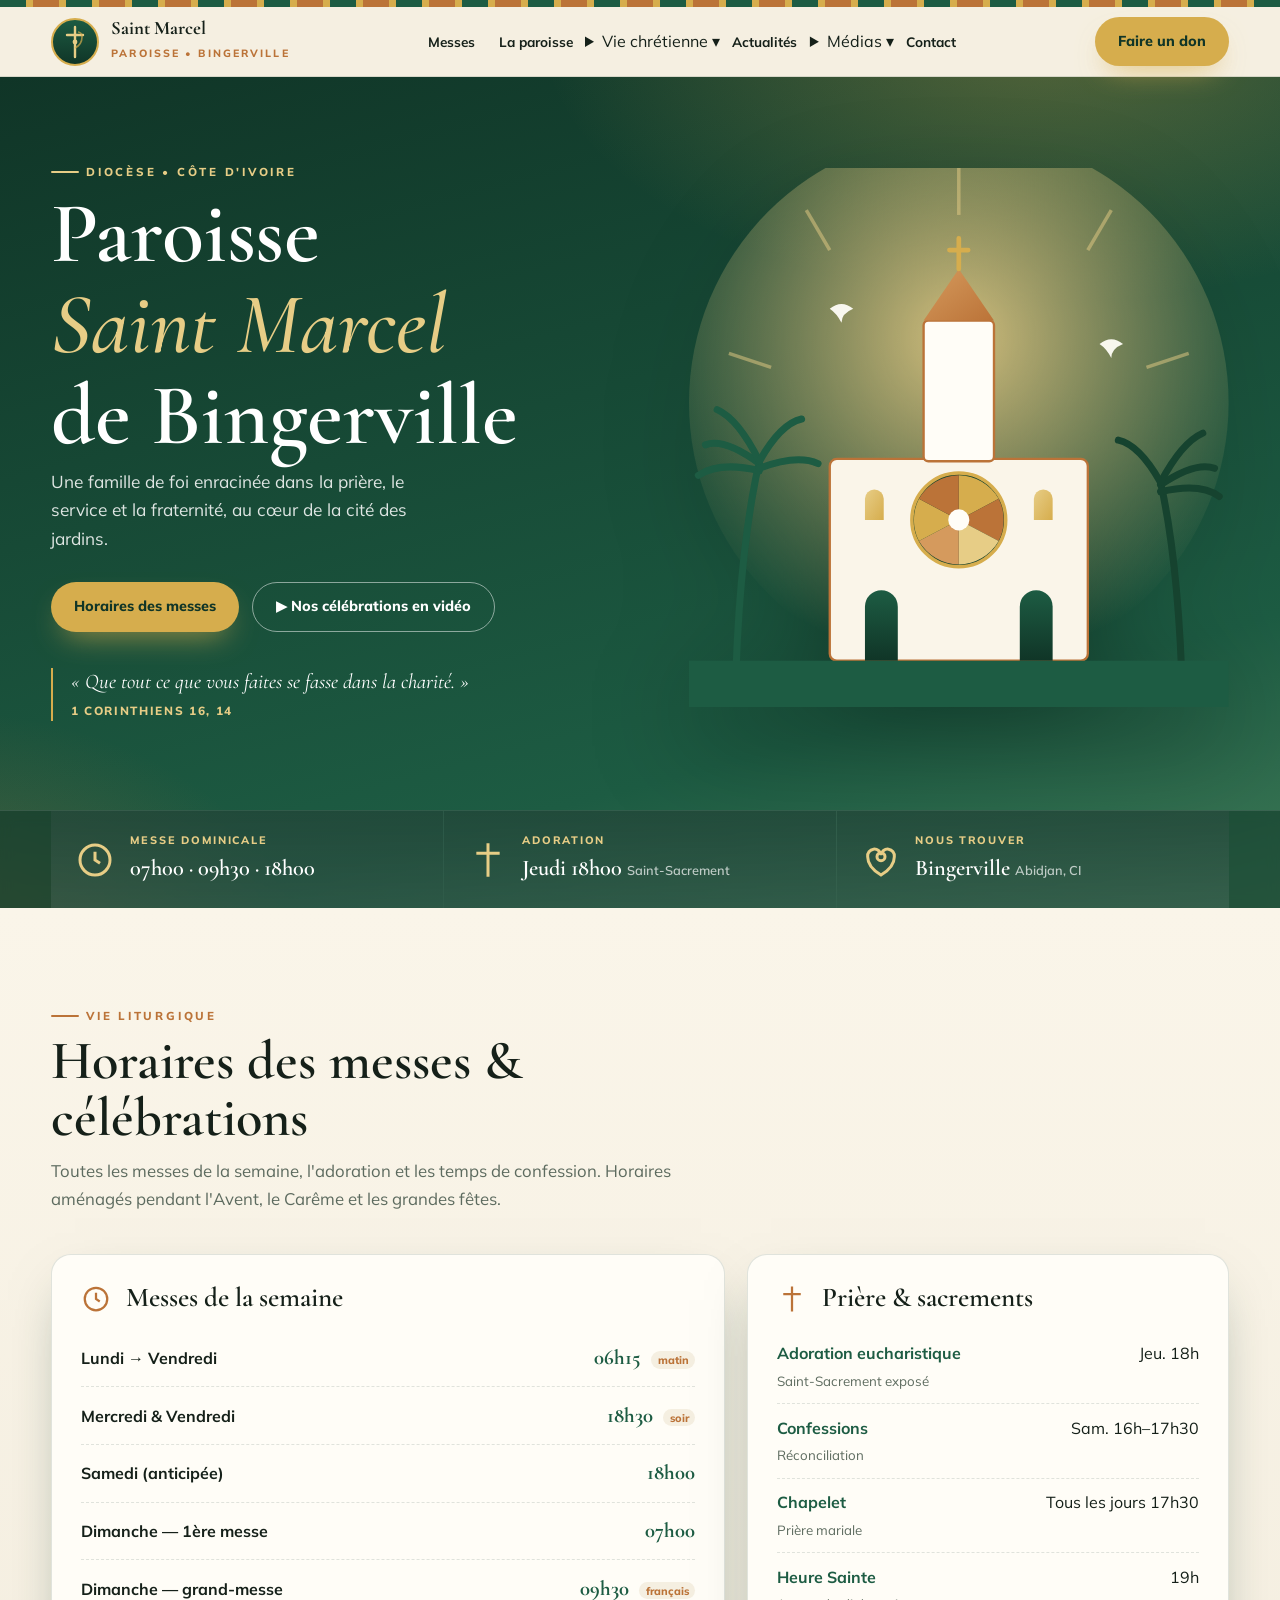
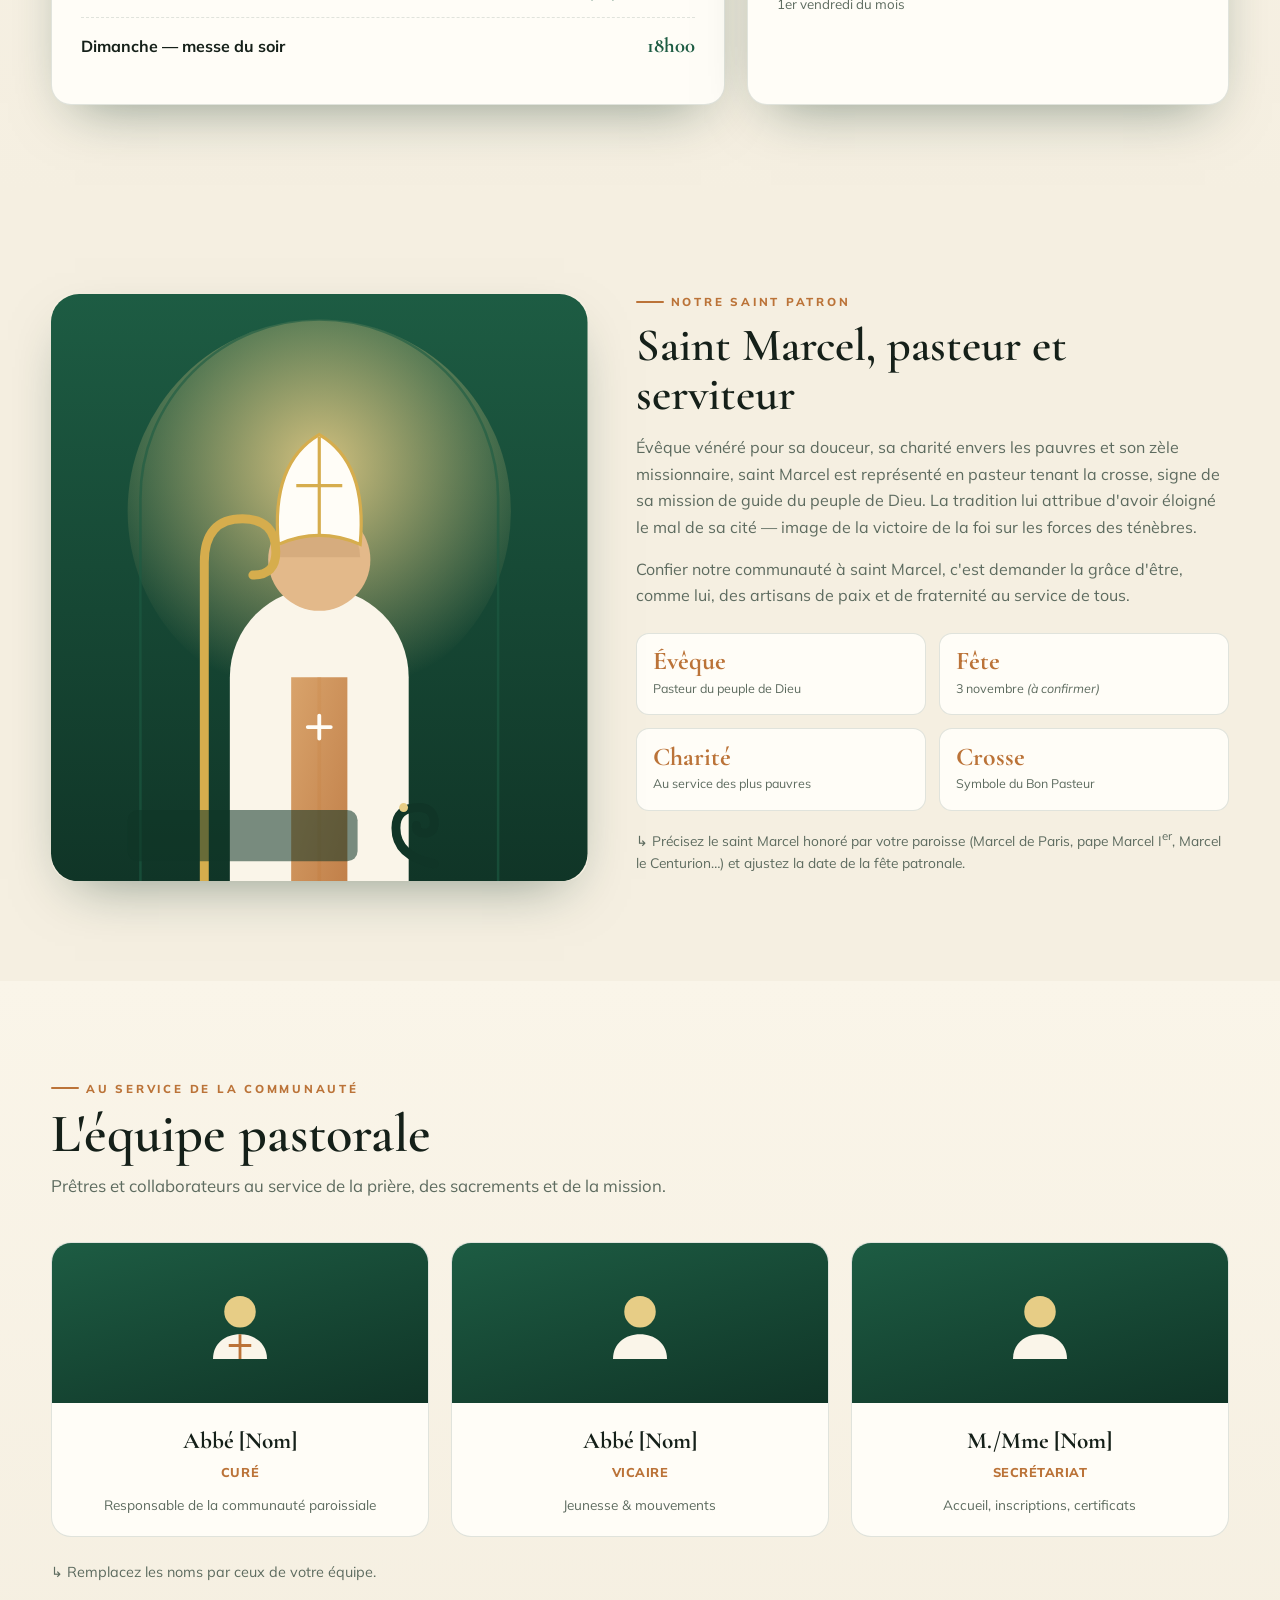
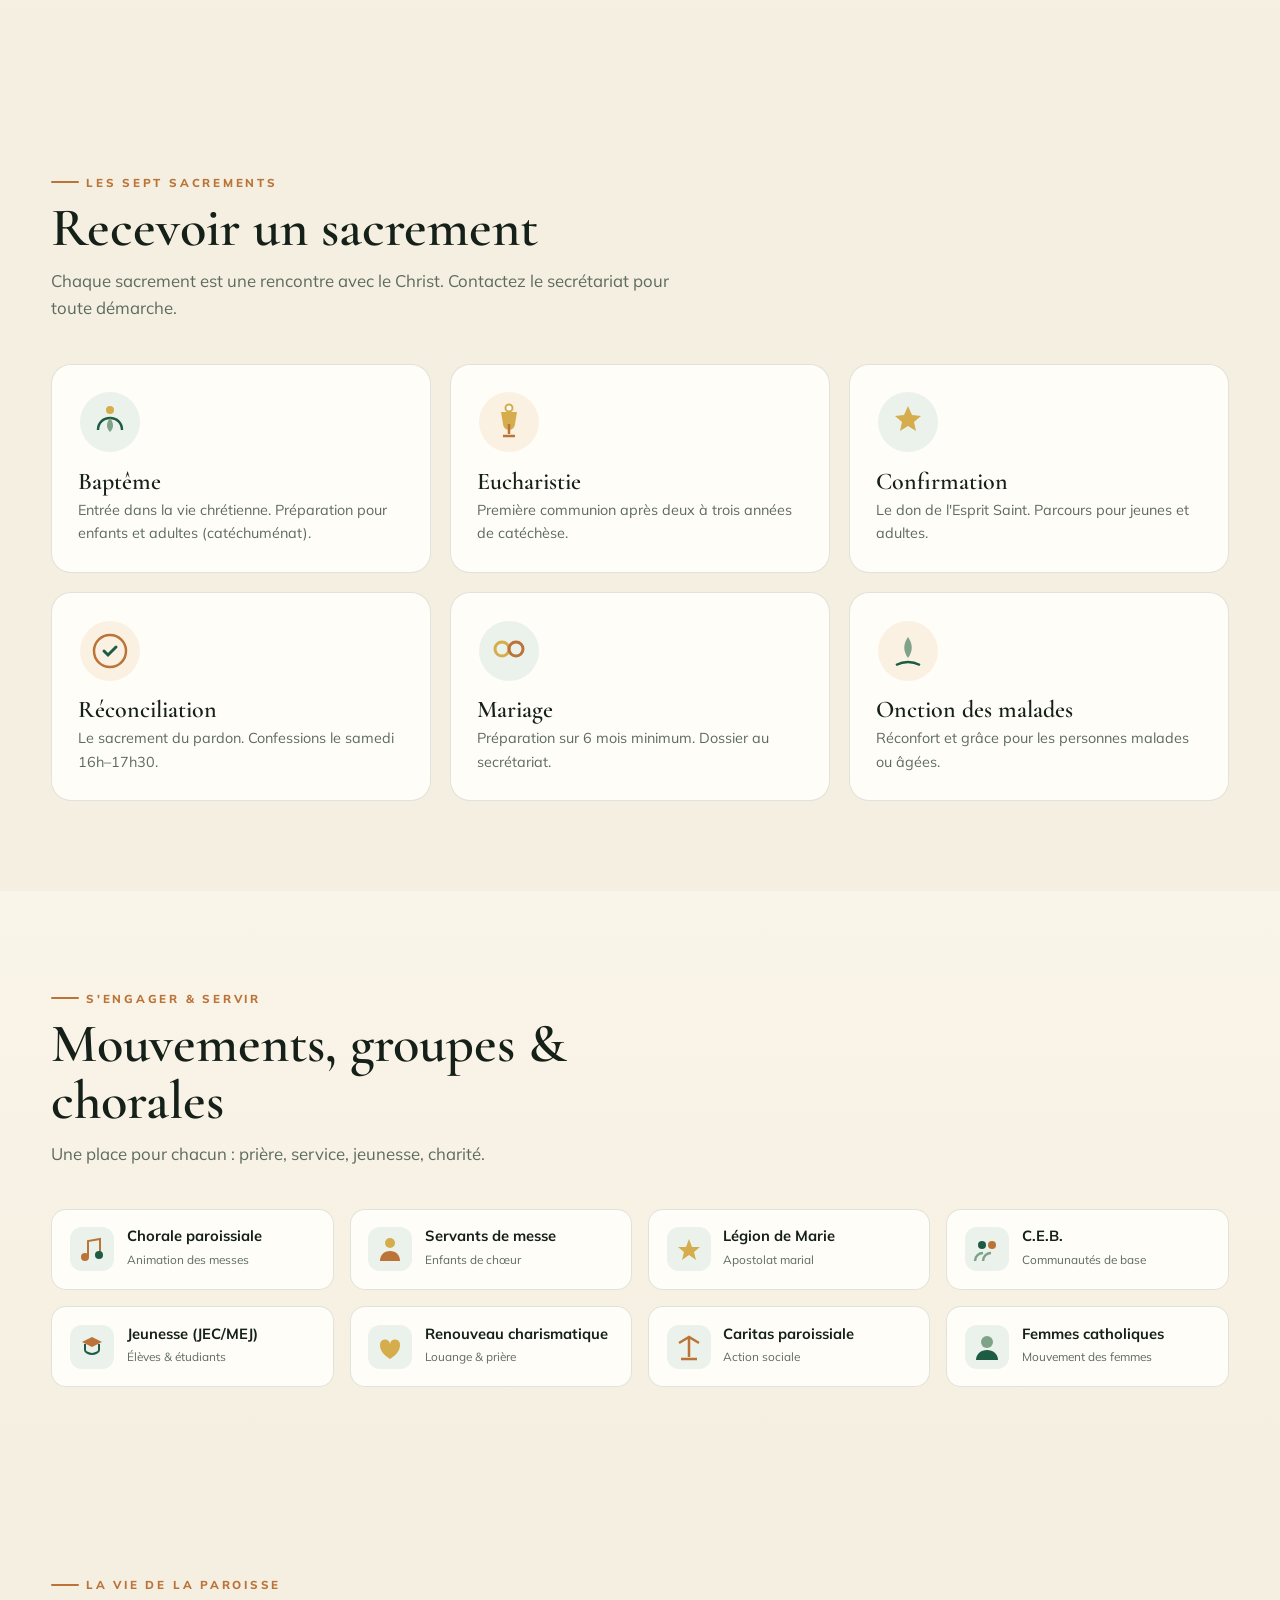
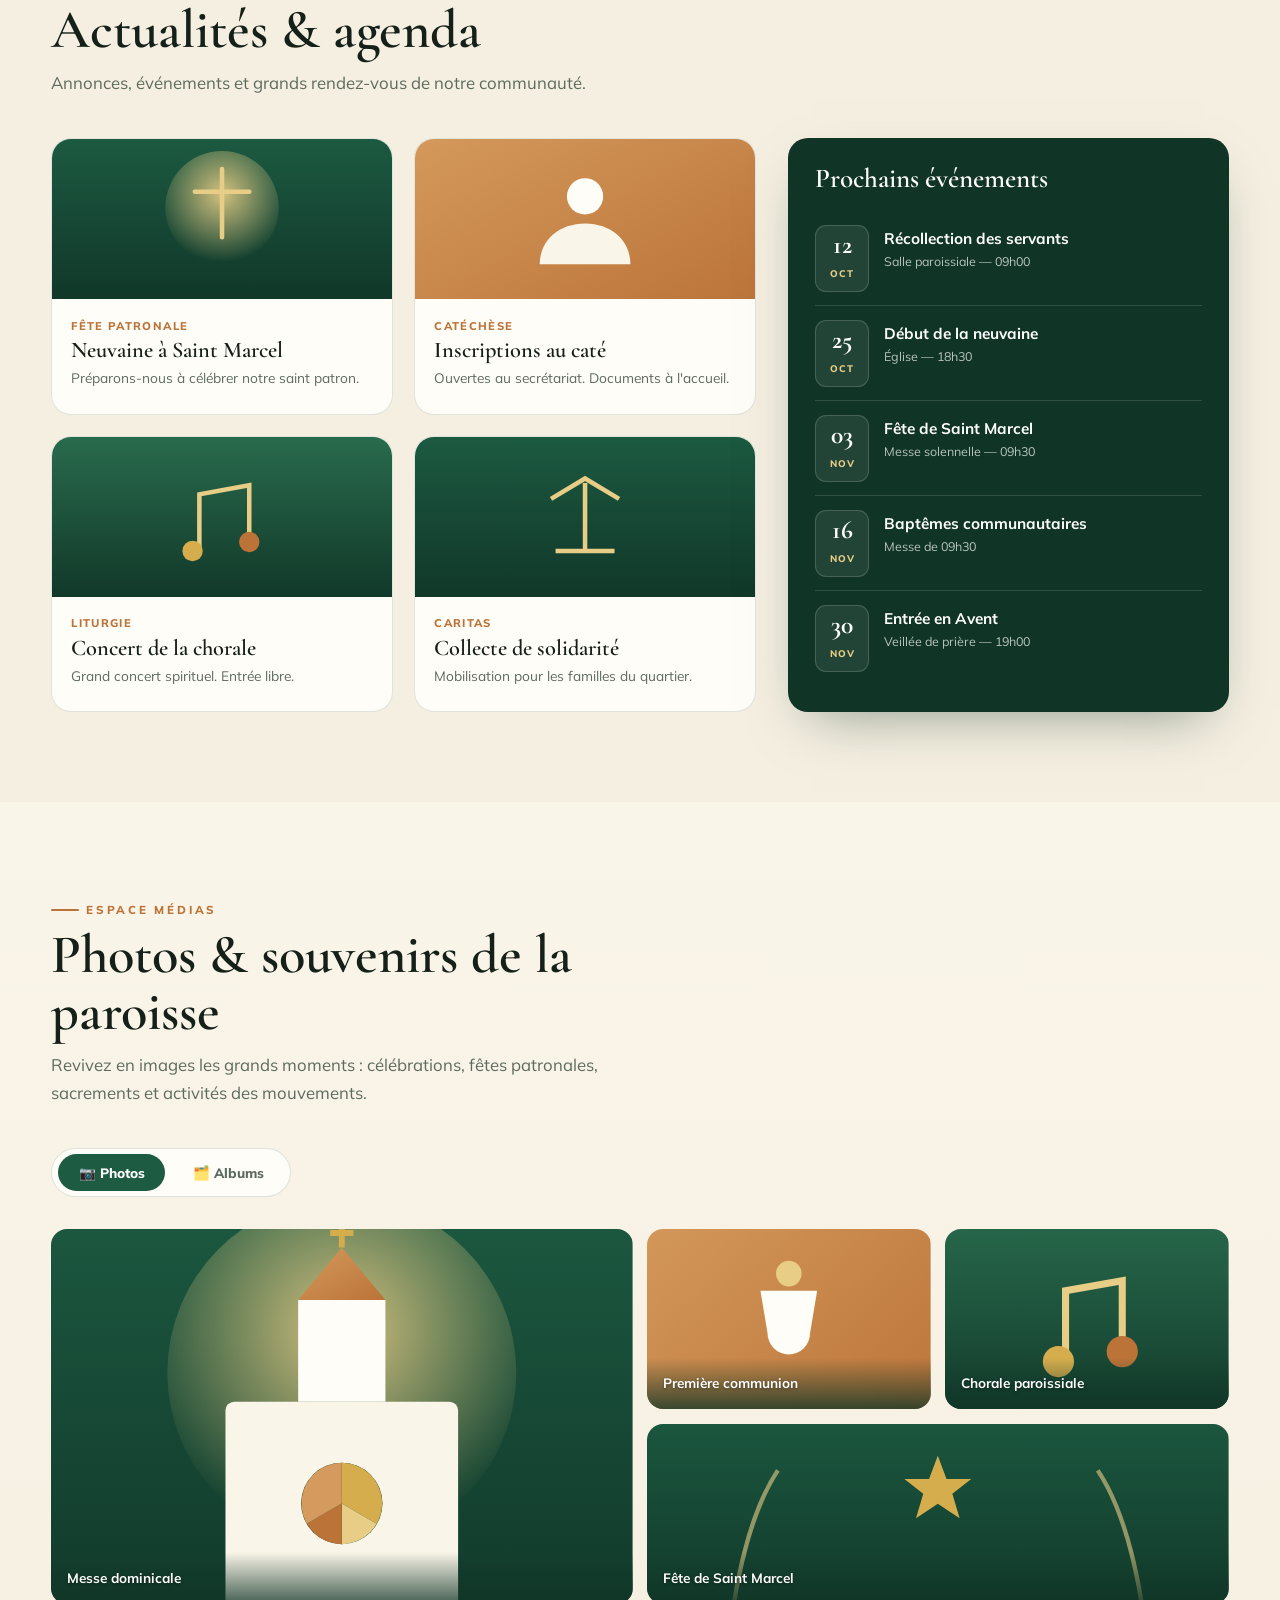
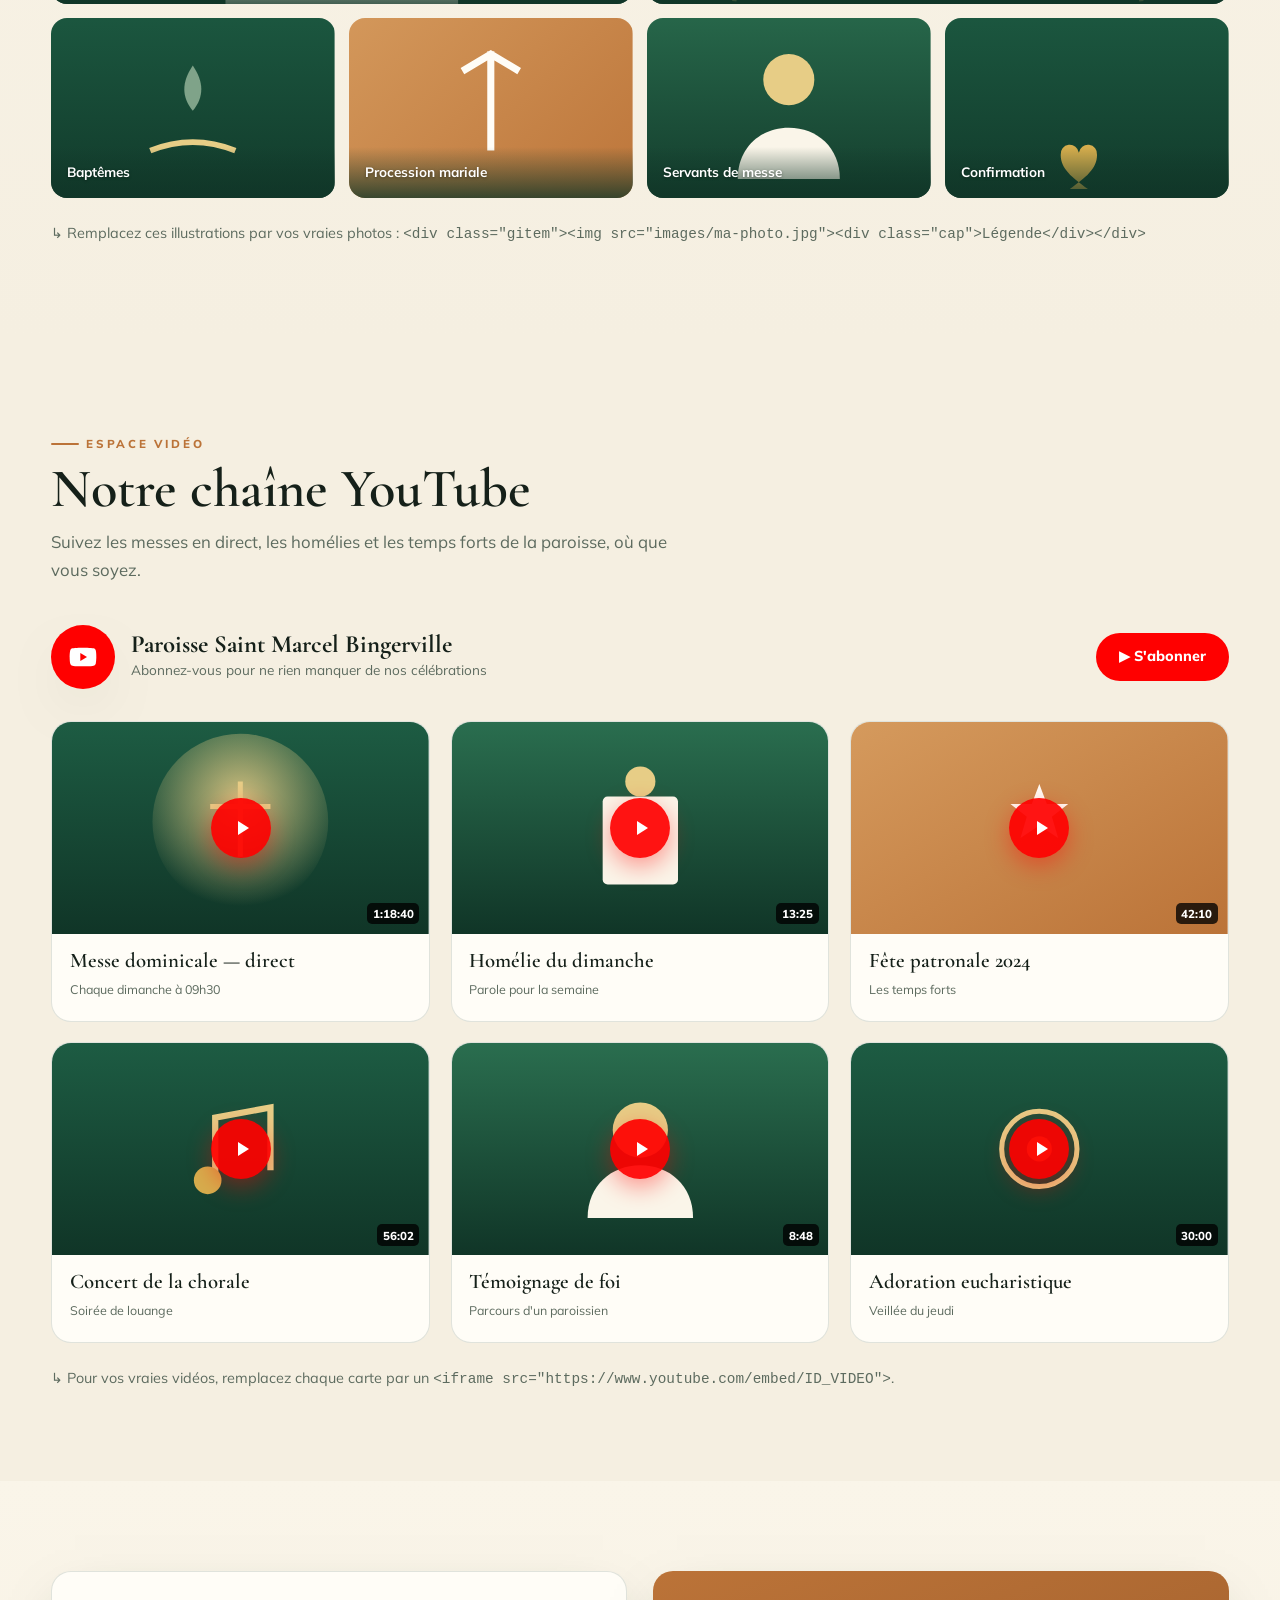
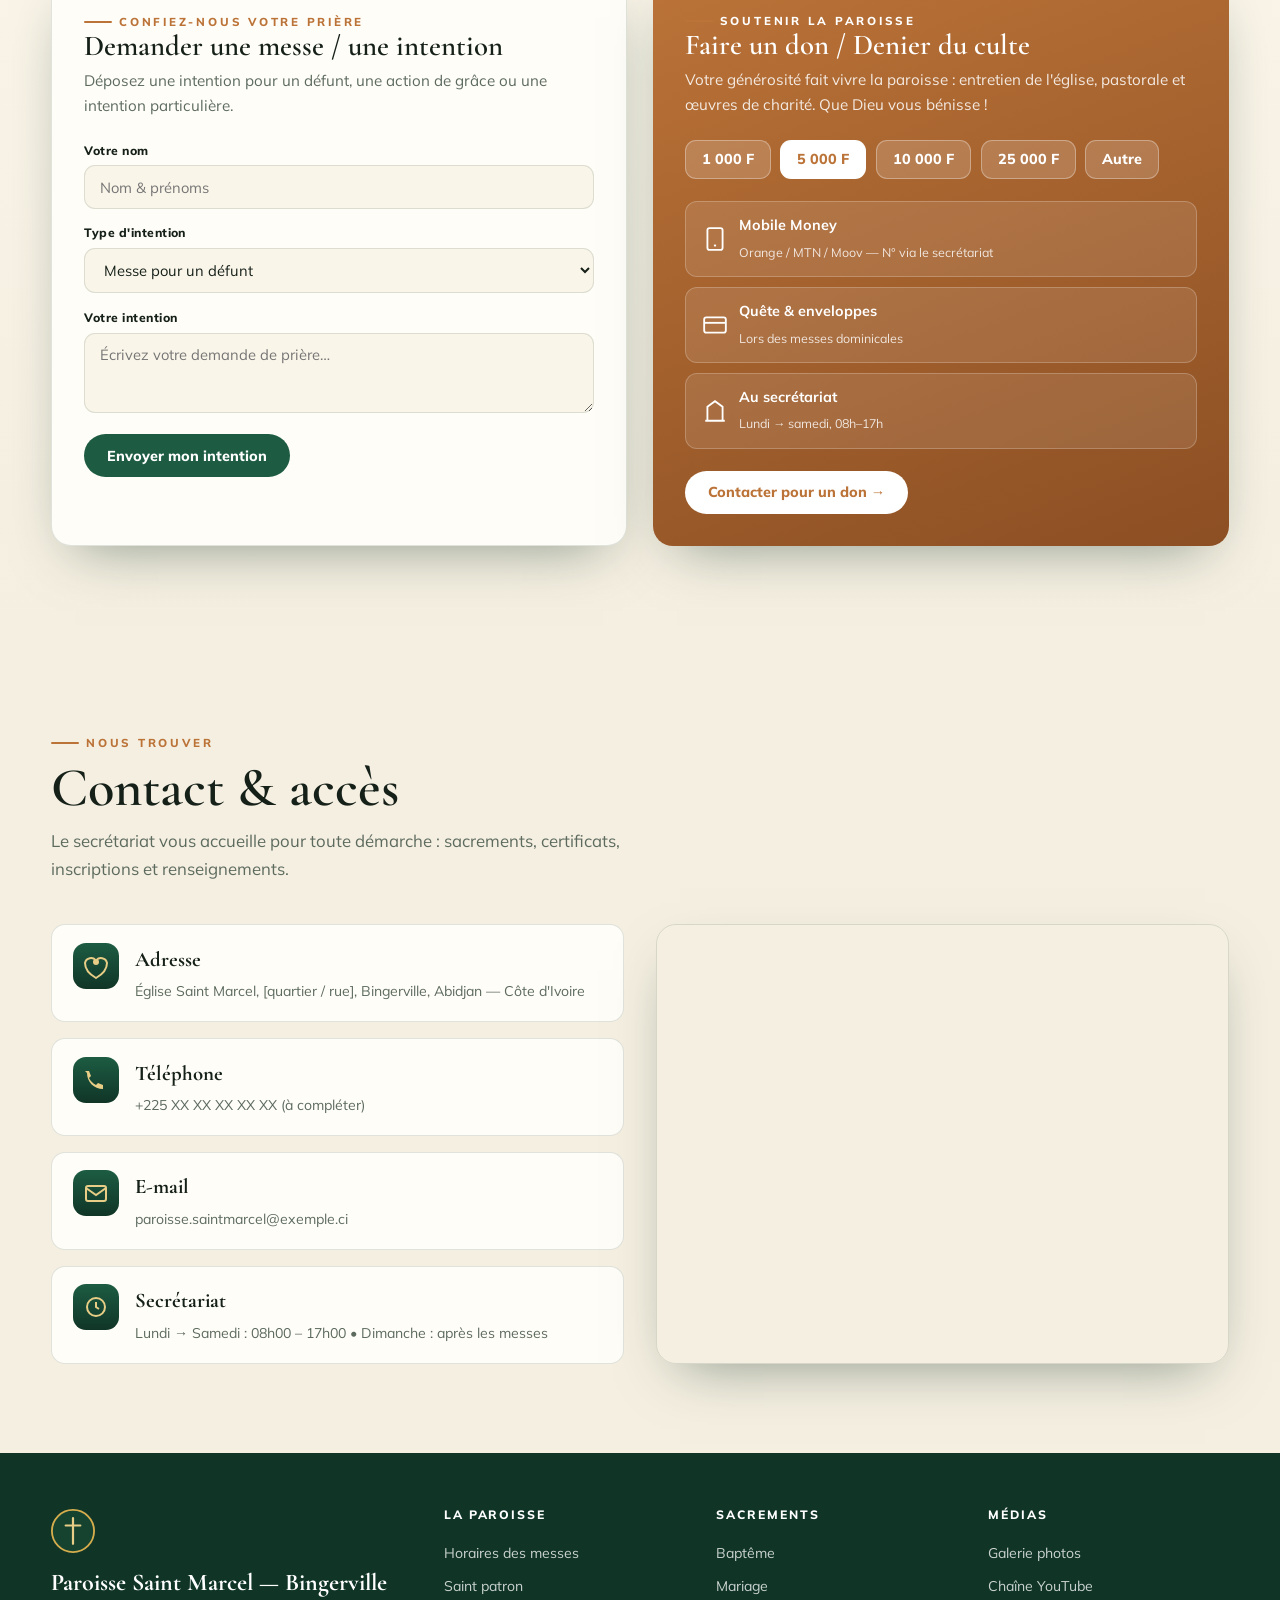
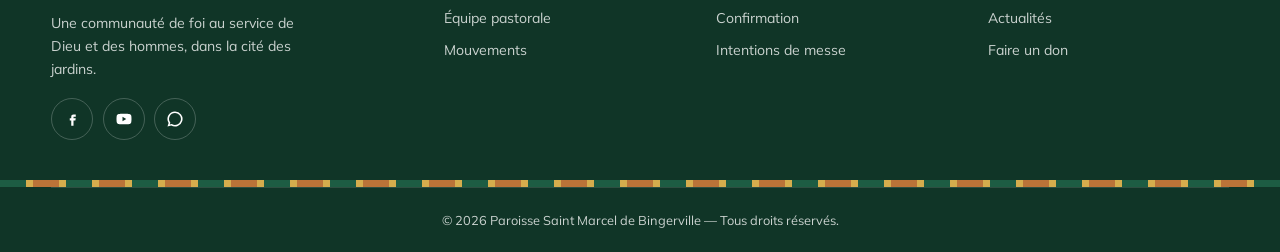
==== index.html @ 27ba19f6 "Site web Paroisse Saint Marcel de Bingerville Co-Authored-By: Claude Opus 4.8 <noreply@anthropic.com" ====
<!DOCTYPE html>
<html lang="fr">
<head>
<meta charset="UTF-8" />
<meta name="viewport" content="width=device-width, initial-scale=1.0" />
<title>Paroisse Saint Marcel — Bingerville</title>
<meta name="description" content="Site officiel de la Paroisse Saint Marcel de Bingerville, Côte d'Ivoire. Messes, sacrements, mouvements, actualités, médias et chaîne YouTube." />
<link rel="preconnect" href="https://fonts.googleapis.com">
<link rel="preconnect" href="https://fonts.gstatic.com" crossorigin>
<link href="https://fonts.googleapis.com/css2?family=Cormorant+Garamond:ital,wght@0,400;0,500;0,600;0,700;1,400;1,500&family=Mulish:wght@400;500;600;700;800&display=swap" rel="stylesheet">
<style>
:root{
  --forest:#103527;
  --forest-2:#16432f;
  --emerald:#1d5c43;
  --moss:#3f7a57;
  --sage:#7fa389;
  --cream:#f5efe1;
  --cream-2:#faf5e9;
  --ivory:#fffdf7;
  --copper:#bb7338;
  --copper-soft:#d59a5d;
  --gold:#d6ad4d;
  --gold-soft:#e7cd86;
  --ink:#152019;
  --muted:#5d6b5f;
  --line:rgba(16,53,39,.13);
  --shadow:0 22px 55px -24px rgba(16,53,39,.5);
  --r:20px;
}
*{box-sizing:border-box;margin:0;padding:0}
html{scroll-behavior:smooth;scroll-padding-top:86px}
body{font-family:"Mulish",sans-serif;background:var(--cream);color:var(--ink);line-height:1.65;-webkit-font-smoothing:antialiased;overflow-x:hidden}
h1,h2,h3,h4{font-family:"Cormorant Garamond",serif;font-weight:600;line-height:1.05;letter-spacing:0}
a{color:inherit;text-decoration:none}
svg{display:block}
.wrap{width:min(1180px,92vw);margin-inline:auto}
.eyebrow{font-weight:800;font-size:.72rem;letter-spacing:.24em;text-transform:uppercase;color:var(--copper);display:inline-flex;align-items:center;gap:.6em}
.eyebrow::before{content:"";width:28px;height:2px;background:var(--copper);display:inline-block;border-radius:2px}
.btn{display:inline-flex;align-items:center;gap:.55em;font-family:"Mulish";font-weight:800;font-size:.9rem;padding:.85em 1.6em;border-radius:999px;cursor:pointer;border:none;transition:transform .25s,box-shadow .25s,background .25s}
.btn-gold{background:var(--gold);color:var(--forest);box-shadow:0 14px 30px -12px rgba(214,173,77,.75)}
.btn-gold:hover{transform:translateY(-3px);box-shadow:0 20px 38px -12px rgba(214,173,77,.9)}
.btn-ghost{background:transparent;color:#fff;border:1.5px solid rgba(255,255,255,.5)}
.btn-ghost:hover{background:rgba(255,255,255,.12);transform:translateY(-3px)}
.btn-dark{background:var(--emerald);color:#fff}
.btn-dark:hover{background:var(--forest-2);transform:translateY(-3px)}
.vine{height:7px;background:repeating-linear-gradient(90deg,var(--emerald) 0 26px,var(--gold) 26px 33px,var(--copper) 33px 59px,var(--gold) 59px 66px)}

/* header */
header{position:sticky;top:0;z-index:90;backdrop-filter:blur(10px);background:rgba(245,239,225,.85);border-bottom:1px solid var(--line)}
.nav{display:flex;align-items:center;justify-content:space-between;padding:.65rem 0;gap:1rem}
.brand{display:flex;align-items:center;gap:.75rem}
.crest{width:48px;height:48px;flex:none}
.brand b{font-family:"Cormorant Garamond";font-weight:700;font-size:1.18rem;display:block;line-height:1}
.brand span{font-size:.66rem;letter-spacing:.2em;text-transform:uppercase;color:var(--copper);font-weight:800}
.menu{display:flex;align-items:center;gap:.1rem;list-style:none}
.menu a{font-weight:700;font-size:.85rem;padding:.5rem .68rem;border-radius:8px;transition:.2s}
.menu a:hover{color:var(--copper)}
.menu .has{position:relative}
.menu .has>summary{list-style:none;cursor:pointer;font-weight:700;font-size:.85rem;padding:.5rem .68rem;border-radius:8px}
.menu .has>summary::-webkit-details-marker{display:none}
.dropdown{position:absolute;top:calc(100% + 6px);left:0;background:var(--ivory);border:1px solid var(--line);border-radius:14px;padding:.5rem;min-width:230px;box-shadow:var(--shadow);display:flex;flex-direction:column;z-index:99}
.dropdown a{font-size:.84rem;padding:.55rem .7rem;border-radius:9px}
.dropdown a:hover{background:var(--cream)}
.navcta{display:flex;align-items:center;gap:.6rem}
.burger{display:none;background:none;border:none;cursor:pointer;flex-direction:column;gap:5px;padding:.4rem}
.burger span{width:26px;height:2.5px;background:var(--ink);border-radius:2px;transition:.3s}

/* hero */
.hero{position:relative;color:#fff;overflow:hidden;background:linear-gradient(165deg,var(--forest),var(--emerald) 75%,var(--moss))}
.hero::before{content:"";position:absolute;inset:0;background:radial-gradient(850px 460px at 82% -6%,rgba(214,173,77,.34),transparent 60%),radial-gradient(680px 480px at -5% 108%,rgba(187,115,56,.36),transparent 55%)}
.hero-inner{position:relative;z-index:3;display:grid;grid-template-columns:1.05fr .95fr;gap:2.6rem;align-items:center;padding:clamp(2.6rem,6vw,5rem) 0 clamp(3rem,7vw,6rem)}
.hero .eyebrow{color:var(--gold-soft)}.hero .eyebrow::before{background:var(--gold-soft)}
.hero h1{font-size:clamp(2.8rem,7vw,5.4rem);font-weight:600;margin:.5rem 0 .4rem}
.hero h1 em{font-style:italic;color:var(--gold-soft);font-weight:500}
.hero p.lead{font-size:1.08rem;color:rgba(255,255,255,.86);max-width:40ch;margin-bottom:1.8rem}
.hero-actions{display:flex;flex-wrap:wrap;gap:.8rem}
.verset{margin-top:2.2rem;padding-left:1.1rem;border-left:2px solid var(--gold);max-width:44ch}
.verset i{font-family:"Cormorant Garamond";font-style:italic;font-size:1.3rem;color:#fff;line-height:1.3}
.verset small{display:block;margin-top:.4rem;font-size:.74rem;letter-spacing:.14em;text-transform:uppercase;color:var(--gold-soft);font-weight:800}
.hero-art{position:relative}
.hero-art svg{width:100%;height:auto;filter:drop-shadow(0 30px 50px rgba(0,0,0,.35))}

/* next mass strip */
.welcome-strip{position:relative;z-index:3;background:rgba(16,53,39,.55);border-top:1px solid rgba(255,255,255,.12);backdrop-filter:blur(6px)}
.ws-inner{display:grid;grid-template-columns:repeat(3,1fr);gap:1px;background:rgba(255,255,255,.1)}
.ws-cell{background:linear-gradient(180deg,rgba(16,53,39,.4),rgba(16,53,39,.1));padding:1.3rem 1.5rem;color:#fff;display:flex;gap:.9rem;align-items:center}
.ws-cell .ic{width:40px;height:40px;flex:none}
.ws-cell .lab{font-size:.68rem;letter-spacing:.16em;text-transform:uppercase;color:var(--gold-soft);font-weight:800}
.ws-cell .val{font-family:"Cormorant Garamond";font-size:1.4rem;font-weight:600}
.ws-cell .val small{font-family:"Mulish";font-size:.8rem;color:rgba(255,255,255,.7);font-weight:600}

/* sections */
section{padding:clamp(3.5rem,7vw,6rem) 0}
.section-head{max-width:62ch;margin-bottom:2.6rem}
.section-head h2{font-size:clamp(2.2rem,5vw,3.4rem);margin:.5rem 0 .6rem}
.section-head p{color:var(--muted);font-size:1.05rem}
.alt{background:linear-gradient(180deg,var(--cream-2),var(--cream))}

/* mass schedule */
.mass-grid{display:grid;grid-template-columns:1.4fr 1fr;gap:1.4rem}
.card{background:var(--ivory);border:1px solid var(--line);border-radius:var(--r);padding:1.8rem;box-shadow:var(--shadow)}
.card h3{font-size:1.7rem;margin-bottom:1rem;display:flex;align-items:center;gap:.55em}
.card h3 .ic{width:30px;height:30px;flex:none}
.slot{display:flex;justify-content:space-between;align-items:center;padding:.7rem 0;border-bottom:1px dashed var(--line)}
.slot:last-child{border:none}
.slot .d{font-weight:700}
.slot .t{font-family:"Cormorant Garamond";font-weight:700;color:var(--emerald);font-size:1.3rem}
.slot .tag{font-size:.68rem;background:var(--cream);color:var(--copper);font-weight:800;padding:.15em .6em;border-radius:999px;margin-left:.5em;font-family:"Mulish"}
.devo li{list-style:none;padding:.65rem 0;border-bottom:1px dashed var(--line);display:flex;justify-content:space-between;gap:1rem}
.devo li:last-child{border:none}
.devo b{color:var(--emerald)}

/* saint */
.about{display:grid;grid-template-columns:.95fr 1.05fr;gap:3rem;align-items:center}
.saint-art{position:relative}
.saint-art svg{width:100%;height:auto;border-radius:24px;box-shadow:var(--shadow)}
.about-text h2{font-size:clamp(2rem,4.4vw,2.9rem);margin:.6rem 0 1rem}
.about-text p{color:var(--muted);margin-bottom:1rem}
.facts{display:grid;grid-template-columns:repeat(2,1fr);gap:.8rem;margin-top:1.5rem}
.fact{background:var(--ivory);border:1px solid var(--line);border-radius:13px;padding:.9rem 1rem}
.fact b{font-family:"Cormorant Garamond";font-size:1.6rem;color:var(--copper);display:block;line-height:1}
.fact span{font-size:.78rem;color:var(--muted)}

/* clergy */
.team{display:grid;grid-template-columns:repeat(3,1fr);gap:1.4rem}
.person{background:var(--ivory);border:1px solid var(--line);border-radius:var(--r);overflow:hidden;text-align:center;transition:transform .3s,box-shadow .3s}
.person:hover{transform:translateY(-6px);box-shadow:var(--shadow)}
.avatar{height:160px;background:linear-gradient(165deg,var(--emerald),var(--forest));display:grid;place-items:center}
.avatar svg{width:90px;height:90px}
.person .pad{padding:1.2rem}
.person b{font-family:"Cormorant Garamond";font-size:1.45rem;display:block}
.person .role{color:var(--copper);font-weight:800;font-size:.8rem;letter-spacing:.04em;margin:.1rem 0 .5rem;text-transform:uppercase}
.person small{color:var(--muted);font-size:.85rem}

/* sacraments */
.sacra{display:grid;grid-template-columns:repeat(3,1fr);gap:1.2rem}
.scard{background:var(--ivory);border:1px solid var(--line);border-radius:var(--r);padding:1.6rem;transition:.3s;position:relative;overflow:hidden}
.scard::before{content:"";position:absolute;top:0;left:0;height:4px;width:0;background:var(--gold);transition:width .4s}
.scard:hover::before{width:100%}
.scard:hover{transform:translateY(-5px);box-shadow:var(--shadow)}
.scard .sico{width:64px;height:64px;margin-bottom:.9rem}
.scard h3{font-size:1.5rem;margin-bottom:.3rem}
.scard p{color:var(--muted);font-size:.9rem}

/* mouvements */
.moves{display:grid;grid-template-columns:repeat(4,1fr);gap:1rem}
.move{background:var(--ivory);border:1px solid var(--line);border-radius:15px;padding:1.1rem;display:flex;align-items:center;gap:.8rem;transition:.25s}
.move:hover{background:var(--emerald);color:#fff;transform:translateY(-4px);border-color:transparent}
.move:hover small{color:var(--gold-soft)}
.move .mi{width:44px;height:44px;flex:none}
.move b{font-size:.92rem;display:block;line-height:1.2}
.move small{color:var(--muted);font-size:.74rem}

/* news + agenda */
.news-layout{display:grid;grid-template-columns:1.6fr 1fr;gap:2rem}
.news-grid{display:grid;grid-template-columns:1fr 1fr;gap:1.3rem}
.article{background:var(--ivory);border:1px solid var(--line);border-radius:var(--r);overflow:hidden;transition:.3s}
.article:hover{transform:translateY(-5px);box-shadow:var(--shadow)}
.article .thumb{height:160px}
.article .thumb svg{width:100%;height:100%}
.article .pad{padding:1.1rem 1.2rem 1.3rem}
.article .date{font-size:.7rem;letter-spacing:.12em;text-transform:uppercase;color:var(--copper);font-weight:800}
.article h3{font-size:1.4rem;margin:.2rem 0 .35rem}
.article p{color:var(--muted);font-size:.86rem}
.agenda{background:var(--forest);color:#fff;border-radius:var(--r);padding:1.7rem;box-shadow:var(--shadow);height:fit-content}
.agenda h3{font-size:1.7rem;color:#fff;margin-bottom:1.1rem}
.event{display:flex;gap:.9rem;padding:.85rem 0;border-bottom:1px solid rgba(255,255,255,.13)}
.event:last-child{border:none}
.cal{flex:none;width:54px;text-align:center;background:rgba(255,255,255,.08);border:1px solid rgba(255,255,255,.16);border-radius:11px;padding:.4rem 0}
.cal b{display:block;font-family:"Cormorant Garamond";font-size:1.6rem;line-height:1}
.cal span{font-size:.6rem;text-transform:uppercase;letter-spacing:.1em;color:var(--gold-soft);font-weight:800}
.event .info b{font-size:.96rem}
.event .info span{font-size:.78rem;color:rgba(255,255,255,.7);display:block}

/* media */
.tabs{display:inline-flex;gap:.4rem;background:var(--ivory);border:1px solid var(--line);padding:.35rem;border-radius:999px;margin-bottom:2rem}
.tab{border:none;background:none;font-family:"Mulish";font-weight:800;font-size:.85rem;padding:.6rem 1.3rem;border-radius:999px;cursor:pointer;color:var(--muted);transition:.25s}
.tab.active{background:var(--emerald);color:#fff}
.gallery{display:grid;grid-template-columns:repeat(4,1fr);grid-auto-rows:180px;gap:.9rem}
.gitem{border-radius:16px;overflow:hidden;cursor:pointer;position:relative;transition:transform .3s}
.gitem:hover{transform:scale(1.02)}
.gitem svg{width:100%;height:100%;object-fit:cover}
.gitem .cap{position:absolute;left:0;right:0;bottom:0;z-index:2;padding:.9rem 1rem;color:#fff;font-weight:700;font-size:.85rem;background:linear-gradient(180deg,transparent,rgba(16,53,39,.78));text-shadow:0 1px 3px rgba(0,0,0,.4)}
.span2{grid-column:span 2}.row2{grid-row:span 2}
.media-pane{display:none}.media-pane.active{display:block}

/* youtube */
.yt-head{display:flex;align-items:center;justify-content:space-between;flex-wrap:wrap;gap:1rem;margin-bottom:2rem}
.yt-channel{display:flex;align-items:center;gap:1rem}
.yt-logo{width:64px;height:64px;border-radius:50%;background:#ff0000;display:grid;place-items:center;flex:none;box-shadow:var(--shadow)}
.yt-logo svg{width:32px;height:32px}
.yt-channel b{font-family:"Cormorant Garamond";font-size:1.55rem;display:block;line-height:1}
.yt-channel small{color:var(--muted);font-size:.85rem}
.videos{display:grid;grid-template-columns:repeat(3,1fr);gap:1.3rem}
.video{background:var(--ivory);border:1px solid var(--line);border-radius:var(--r);overflow:hidden;transition:.3s;cursor:pointer}
.video:hover{transform:translateY(-5px);box-shadow:var(--shadow)}
.vthumb{aspect-ratio:16/9;position:relative}
.vthumb svg.bg{width:100%;height:100%}
.vthumb .play{position:absolute;inset:0;margin:auto;width:60px;height:60px;border-radius:50%;background:rgba(255,0,0,.92);display:grid;place-items:center;z-index:2;transition:.25s;box-shadow:0 8px 24px rgba(255,0,0,.4)}
.video:hover .play{transform:scale(1.12)}
.vthumb .play svg{width:24px;height:24px;color:#fff;margin-left:3px}
.vthumb .dur{position:absolute;bottom:.6rem;right:.6rem;z-index:2;background:rgba(0,0,0,.78);color:#fff;font-size:.72rem;font-weight:800;padding:.1em .5em;border-radius:5px}
.video .pad{padding:1rem 1.1rem 1.2rem}
.video h3{font-size:1.3rem;margin-bottom:.2rem}
.video small{color:var(--muted);font-size:.78rem}

/* intentions + dons */
.split{display:grid;grid-template-columns:1fr 1fr;gap:1.6rem}
.panel{border-radius:var(--r);padding:2rem;box-shadow:var(--shadow)}
.panel.prayer{background:var(--ivory);border:1px solid var(--line)}
.panel.give{background:linear-gradient(160deg,var(--copper),#8c4f23);color:#fff}
.panel h3{font-size:1.8rem;margin-bottom:.4rem}
.panel.give h3{color:#fff}
.panel .sub{color:var(--muted);margin-bottom:1.4rem;font-size:.95rem}
.panel.give .sub{color:rgba(255,255,255,.86)}
.field{margin-bottom:.9rem}
.field label{font-size:.76rem;font-weight:800;letter-spacing:.04em;display:block;margin-bottom:.3rem}
.field input,.field textarea,.field select{width:100%;font-family:"Mulish";font-size:.92rem;padding:.7rem .9rem;border:1px solid var(--line);border-radius:11px;background:var(--cream-2);color:var(--ink)}
.field textarea{resize:vertical;min-height:80px}
.give-amounts{display:flex;gap:.6rem;flex-wrap:wrap;margin:1.2rem 0}
.amt{background:rgba(255,255,255,.16);border:1px solid rgba(255,255,255,.32);color:#fff;font-weight:800;padding:.6rem 1rem;border-radius:11px;cursor:pointer;transition:.2s;font-family:"Mulish";font-size:.9rem}
.amt:hover,.amt.sel{background:#fff;color:var(--copper)}
.give-ways{margin-top:1.4rem;display:grid;gap:.6rem}
.way{display:flex;align-items:center;gap:.7rem;background:rgba(255,255,255,.1);border:1px solid rgba(255,255,255,.22);border-radius:12px;padding:.75rem 1rem}
.way svg{width:26px;height:26px;flex:none}
.way b{display:block;font-size:.9rem}.way span{font-size:.78rem;color:rgba(255,255,255,.82)}
.toast{display:none;margin-top:1rem;padding:.8rem 1rem;border-radius:11px;background:#1f6b3a;color:#fff;font-size:.88rem;font-weight:700}

/* contact */
.contact{display:grid;grid-template-columns:1fr 1fr;gap:2rem}
.contact-info{display:grid;gap:1rem}
.ci{display:flex;gap:1rem;align-items:flex-start;background:var(--ivory);border:1px solid var(--line);border-radius:14px;padding:1.1rem 1.3rem}
.ci .ico{width:46px;height:46px;flex:none}
.ci b{font-family:"Cormorant Garamond";font-size:1.3rem;display:block}
.ci span{color:var(--muted);font-size:.88rem}
.map{border-radius:var(--r);overflow:hidden;border:1px solid var(--line);min-height:390px;box-shadow:var(--shadow)}
.map iframe{width:100%;height:100%;min-height:390px;border:0;display:block}

/* footer */
footer{background:var(--forest);color:rgba(255,255,255,.78);padding:3.5rem 0 0}
.foot-grid{display:grid;grid-template-columns:1.5fr 1fr 1fr 1fr;gap:2rem;padding-bottom:2.5rem}
.foot-brand b{font-family:"Cormorant Garamond";color:#fff;font-size:1.5rem;display:block;margin:.6rem 0}
.foot-brand p{font-size:.88rem;max-width:34ch}
.foot-col h4{color:#fff;font-size:.76rem;letter-spacing:.16em;text-transform:uppercase;margin-bottom:1rem;font-family:"Mulish";font-weight:800}
.foot-col a{display:block;font-size:.88rem;padding:.28rem 0;transition:.2s}
.foot-col a:hover{color:var(--gold-soft);padding-left:.3rem}
.socials{display:flex;gap:.6rem;margin-top:1rem}
.socials a{width:42px;height:42px;border-radius:50%;border:1px solid rgba(255,255,255,.22);display:grid;place-items:center;transition:.25s}
.socials a:hover{background:var(--gold);border-color:var(--gold)}
.socials a:hover svg{color:var(--forest)}
.socials svg{width:18px;height:18px;color:#fff}
.foot-bottom{border-top:1px solid rgba(255,255,255,.12);padding:1.4rem 0;text-align:center;font-size:.8rem}

/* lightbox */
.lightbox{position:fixed;inset:0;z-index:200;background:rgba(16,53,39,.94);display:none;place-items:center;padding:2rem}
.lightbox.open{display:grid}
.lb-content{max-width:720px;width:100%;text-align:center;color:#fff}
.lb-frame{aspect-ratio:16/10;border-radius:18px;overflow:hidden;margin-bottom:1rem;box-shadow:var(--shadow)}
.lb-frame svg{width:100%;height:100%}
.lb-content h3{color:#fff;font-size:1.8rem}
.lb-close{position:absolute;top:1.5rem;right:1.5rem;width:46px;height:46px;border-radius:50%;border:1px solid rgba(255,255,255,.3);background:rgba(255,255,255,.08);color:#fff;font-size:1.4rem;cursor:pointer}

.reveal{opacity:0;transform:translateY(28px);transition:opacity .7s,transform .7s}
.reveal.in{opacity:1;transform:none}

@media(max-width:980px){
  .menu,.navcta .btn{display:none}.burger{display:flex}
  .hero-inner,.about,.mass-grid,.news-layout,.split,.contact{grid-template-columns:1fr}
  .hero-art{max-width:420px;margin:0 auto}
  .ws-inner{grid-template-columns:1fr}
  .team,.sacra,.videos{grid-template-columns:repeat(2,1fr)}
  .moves{grid-template-columns:repeat(2,1fr)}
  .gallery{grid-template-columns:repeat(2,1fr);grid-auto-rows:150px}
  .foot-grid{grid-template-columns:1fr 1fr}
}
@media(max-width:560px){
  .team,.sacra,.videos,.news-grid{grid-template-columns:1fr}
  .facts{grid-template-columns:1fr 1fr}
  .span2,.row2{grid-column:auto;grid-row:auto}
  .foot-grid{grid-template-columns:1fr}
}
.mobile-menu{display:none;position:fixed;inset:64px 0 0;z-index:80;background:var(--cream);flex-direction:column;padding:1.5rem;gap:.3rem;overflow:auto}
.mobile-menu.open{display:flex}
.mobile-menu a{padding:.85rem .5rem;border-bottom:1px solid var(--line);font-weight:700}
</style>
</head>
<body id="top">

<!-- ================= SVG ILLUSTRATION DEFS ================= -->
<svg width="0" height="0" style="position:absolute" aria-hidden="true">
<defs>
  <linearGradient id="sky" x1="0" y1="0" x2="0" y2="1"><stop offset="0" stop-color="#2a6e4f"/><stop offset="1" stop-color="#103527"/></linearGradient>
  <linearGradient id="glass" x1="0" y1="0" x2="1" y2="1"><stop offset="0" stop-color="#e7cd86"/><stop offset="1" stop-color="#d6ad4d"/></linearGradient>
  <linearGradient id="copperG" x1="0" y1="0" x2="1" y2="1"><stop offset="0" stop-color="#d59a5d"/><stop offset="1" stop-color="#bb7338"/></linearGradient>
  <linearGradient id="emer" x1="0" y1="0" x2="0" y2="1"><stop offset="0" stop-color="#1d5c43"/><stop offset="1" stop-color="#103527"/></linearGradient>
  <radialGradient id="halo" cx="50%" cy="38%" r="60%"><stop offset="0" stop-color="#e7cd86" stop-opacity=".9"/><stop offset="1" stop-color="#e7cd86" stop-opacity="0"/></radialGradient>
</defs>
</svg>

<!-- crest icon reusable -->
<header>
  <div class="vine"></div>
  <div class="wrap nav">
    <a class="brand" href="#top">
      <svg class="crest" viewBox="0 0 48 48">
        <circle cx="24" cy="24" r="23" fill="url(#emer)" stroke="#d6ad4d" stroke-width="2"/>
        <path d="M24 9v30M16 17h16" stroke="#e7cd86" stroke-width="2.4" stroke-linecap="round"/>
        <path d="M24 30c4-2 7-6 7-11 0-3-2-5-4-5" stroke="#d6ad4d" stroke-width="1.6" fill="none" opacity=".7"/>
        <circle cx="24" cy="24" r="2.4" fill="#e7cd86"/>
      </svg>
      <div><b>Saint Marcel</b><span>Paroisse • Bingerville</span></div>
    </a>
    <nav>
      <ul class="menu">
        <li><a href="#messes">Messes</a></li>
        <li><a href="#saint">La paroisse</a></li>
        <li class="has"><details><summary>Vie chrétienne ▾</summary>
          <div class="dropdown">
            <a href="#sacrements">Sacrements</a>
            <a href="#mouvements">Mouvements & groupes</a>
            <a href="#clerge">Équipe pastorale</a>
            <a href="#intentions">Intentions de messe</a>
          </div></details></li>
        <li><a href="#actualites">Actualités</a></li>
        <li class="has"><details><summary>Médias ▾</summary>
          <div class="dropdown"><a href="#medias">Photos</a><a href="#youtube">Chaîne YouTube</a></div></details></li>
        <li><a href="#contact">Contact</a></li>
      </ul>
    </nav>
    <div class="navcta">
      <a href="#dons" class="btn btn-gold">Faire un don</a>
      <button class="burger" id="burger" aria-label="Menu"><span></span><span></span><span></span></button>
    </div>
  </div>
</header>

<div class="mobile-menu" id="mobileMenu">
  <a href="#messes">Horaires des messes</a><a href="#saint">La paroisse & Saint patron</a>
  <a href="#clerge">Équipe pastorale</a><a href="#sacrements">Sacrements</a>
  <a href="#mouvements">Mouvements & groupes</a><a href="#actualites">Actualités & Agenda</a>
  <a href="#medias">Médias — Photos</a><a href="#youtube">Chaîne YouTube</a>
  <a href="#intentions">Intentions de messe</a><a href="#dons">Faire un don</a><a href="#contact">Contact</a>
</div>

<!-- ================= HERO ================= -->
<section class="hero" style="padding:0">
  <div class="wrap hero-inner">
    <div>
      <span class="eyebrow">Diocèse • Côte d'Ivoire</span>
      <h1>Paroisse <em>Saint&nbsp;Marcel</em><br>de Bingerville</h1>
      <p class="lead">Une famille de foi enracinée dans la prière, le service et la fraternité, au cœur de la cité des jardins.</p>
      <div class="hero-actions">
        <a href="#messes" class="btn btn-gold">Horaires des messes</a>
        <a href="#youtube" class="btn btn-ghost">▶ Nos célébrations en vidéo</a>
      </div>
      <div class="verset">
        <i>« Que tout ce que vous faites se fasse dans la charité. »</i>
        <small>1 Corinthiens 16, 14</small>
      </div>
    </div>
    <!-- HERO ILLUSTRATION: église + vitrail + soleil + palmiers (jardin de Bingerville) -->
    <div class="hero-art">
      <svg viewBox="0 0 460 460" role="img" aria-label="Illustration d'une église avec vitrail au lever du soleil">
        <circle cx="230" cy="200" r="230" fill="url(#halo)"/>
        <!-- rays -->
        <g opacity=".5" stroke="#e7cd86" stroke-width="3">
          <line x1="230" y1="40" x2="230" y2="0"/><line x1="120" y1="70" x2="100" y2="36"/>
          <line x1="340" y1="70" x2="360" y2="36"/><line x1="70" y1="170" x2="34" y2="158"/>
          <line x1="390" y1="170" x2="426" y2="158"/>
        </g>
        <!-- palms left -->
        <g stroke="#1d5c43" stroke-width="6" stroke-linecap="round" fill="none">
          <path d="M40 430 Q44 320 60 250"/><path d="M60 252 Q30 230 14 236"/><path d="M60 258 Q26 250 8 262"/>
          <path d="M60 250 Q42 214 24 206"/><path d="M60 250 Q78 218 96 214"/><path d="M60 256 Q92 244 110 252"/>
        </g>
        <!-- palms right -->
        <g stroke="#16432f" stroke-width="6" stroke-linecap="round" fill="none">
          <path d="M420 430 Q416 330 402 268"/><path d="M402 270 Q432 250 448 256"/><path d="M402 276 Q436 268 452 280"/>
          <path d="M402 268 Q420 234 438 226"/><path d="M402 268 Q384 236 366 232"/>
        </g>
        <!-- church base -->
        <rect x="120" y="248" width="220" height="172" rx="6" fill="#faf5e9" stroke="#bb7338" stroke-width="2"/>
        <!-- tower -->
        <rect x="200" y="130" width="60" height="120" rx="4" fill="#fffdf7" stroke="#bb7338" stroke-width="2"/>
        <polygon points="200,130 230,86 260,130" fill="url(#copperG)"/>
        <!-- cross -->
        <path d="M230 86v-26M222 70h16" stroke="#d6ad4d" stroke-width="4" stroke-linecap="round"/>
        <!-- big round stained-glass window -->
        <circle cx="230" cy="300" r="40" fill="#16432f"/>
        <circle cx="230" cy="300" r="40" fill="none" stroke="#d6ad4d" stroke-width="3"/>
        <g>
          <path d="M230 300 L230 262 A40 40 0 0 1 264 282 Z" fill="#d6ad4d"/>
          <path d="M230 300 L264 282 A40 40 0 0 1 264 318 Z" fill="#bb7338"/>
          <path d="M230 300 L264 318 A40 40 0 0 1 230 338 Z" fill="#e7cd86"/>
          <path d="M230 300 L230 338 A40 40 0 0 1 196 318 Z" fill="#d59a5d"/>
          <path d="M230 300 L196 318 A40 40 0 0 1 196 282 Z" fill="#d6ad4d"/>
          <path d="M230 300 L196 282 A40 40 0 0 1 230 262 Z" fill="#bb7338"/>
          <circle cx="230" cy="300" r="9" fill="#fffdf7"/>
        </g>
        <!-- arched doors -->
        <path d="M150 420 v-46 a14 14 0 0 1 28 0 v46 Z" fill="url(#emer)"/>
        <path d="M282 420 v-46 a14 14 0 0 1 28 0 v46 Z" fill="url(#emer)"/>
        <!-- side lancet windows -->
        <path d="M150 300 v-18 a8 8 0 0 1 16 0 v18 Z" fill="url(#glass)"/>
        <path d="M294 300 v-18 a8 8 0 0 1 16 0 v18 Z" fill="url(#glass)"/>
        <!-- doves -->
        <g fill="#fffdf7" opacity=".95">
          <path d="M120 120 q10 -8 20 0 q-10 4 -10 12 q-4 -8 -10 -12z"/>
          <path d="M350 150 q10 -8 20 0 q-10 4 -10 12 q-4 -8 -10 -12z"/>
        </g>
        <!-- ground -->
        <path d="M0 420 H460 V460 H0 Z" fill="#1d5c43"/>
      </svg>
    </div>
  </div>

  <!-- welcome strip -->
  <div class="welcome-strip">
    <div class="wrap"><div class="ws-inner">
      <div class="ws-cell">
        <svg class="ic" viewBox="0 0 24 24" fill="none" stroke="#e7cd86" stroke-width="1.8"><circle cx="12" cy="12" r="9"/><path d="M12 7v5l3 2"/></svg>
        <div><div class="lab">Messe dominicale</div><div class="val">07h00 · 09h30 · 18h00</div></div>
      </div>
      <div class="ws-cell">
        <svg class="ic" viewBox="0 0 24 24" fill="none" stroke="#e7cd86" stroke-width="1.8"><path d="M12 2v20M5 8h14"/></svg>
        <div><div class="lab">Adoration</div><div class="val">Jeudi 18h00 <small>Saint-Sacrement</small></div></div>
      </div>
      <div class="ws-cell">
        <svg class="ic" viewBox="0 0 24 24" fill="none" stroke="#e7cd86" stroke-width="1.8"><path d="M12 21c-5-3-8-6-8-11a4 4 0 0 1 8-1 4 4 0 0 1 8 1c0 5-3 8-8 11z"/><circle cx="12" cy="10" r="2.4"/></svg>
        <div><div class="lab">Nous trouver</div><div class="val">Bingerville <small>Abidjan, CI</small></div></div>
      </div>
    </div></div>
  </div>
</section>

<!-- ================= MESSES ================= -->
<section id="messes" class="alt">
  <div class="wrap">
    <div class="section-head reveal">
      <span class="eyebrow">Vie liturgique</span>
      <h2>Horaires des messes & célébrations</h2>
      <p>Toutes les messes de la semaine, l'adoration et les temps de confession. Horaires aménagés pendant l'Avent, le Carême et les grandes fêtes.</p>
    </div>
    <div class="mass-grid">
      <div class="card reveal">
        <h3><svg class="ic" viewBox="0 0 24 24" fill="none" stroke="#bb7338" stroke-width="1.8"><circle cx="12" cy="12" r="9"/><path d="M12 7v5l3 2"/></svg>Messes de la semaine</h3>
        <div class="slot"><span class="d">Lundi → Vendredi</span><span class="t">06h15 <span class="tag">matin</span></span></div>
        <div class="slot"><span class="d">Mercredi & Vendredi</span><span class="t">18h30 <span class="tag">soir</span></span></div>
        <div class="slot"><span class="d">Samedi (anticipée)</span><span class="t">18h00</span></div>
        <div class="slot"><span class="d">Dimanche — 1ère messe</span><span class="t">07h00</span></div>
        <div class="slot"><span class="d">Dimanche — grand-messe</span><span class="t">09h30 <span class="tag">français</span></span></div>
        <div class="slot"><span class="d">Dimanche — messe du soir</span><span class="t">18h00</span></div>
      </div>
      <div class="card reveal">
        <h3><svg class="ic" viewBox="0 0 24 24" fill="none" stroke="#bb7338" stroke-width="1.8"><path d="M12 2v20M5 8h14"/></svg>Prière & sacrements</h3>
        <ul class="devo">
          <li><span><b>Adoration eucharistique</b><br><small style="color:var(--muted)">Saint-Sacrement exposé</small></span><span class="t">Jeu. 18h</span></li>
          <li><span><b>Confessions</b><br><small style="color:var(--muted)">Réconciliation</small></span><span class="t">Sam. 16h–17h30</span></li>
          <li><span><b>Chapelet</b><br><small style="color:var(--muted)">Prière mariale</small></span><span class="t">Tous les jours 17h30</span></li>
          <li><span><b>Heure Sainte</b><br><small style="color:var(--muted)">1er vendredi du mois</small></span><span class="t">19h</span></li>
        </ul>
      </div>
    </div>
  </div>
</section>

<!-- ================= SAINT ================= -->
<section id="saint">
  <div class="wrap about">
    <!-- SAINT ILLUSTRATION: évêque avec mitre, crosse et dragon (iconographie de saint Marcel) -->
    <div class="saint-art reveal">
      <svg viewBox="0 0 420 460" role="img" aria-label="Illustration de Saint Marcel, évêque">
        <rect width="420" height="460" rx="22" fill="url(#emer)"/>
        <circle cx="210" cy="170" r="150" fill="url(#halo)"/>
        <!-- decorative arches -->
        <path d="M70 460 V160 a140 140 0 0 1 280 0 V460" fill="none" stroke="#1d5c43" stroke-width="2" opacity=".6"/>
        <!-- body -->
        <path d="M140 460 V300 a70 70 0 0 1 140 0 V460 Z" fill="#faf5e9"/>
        <path d="M210 300 L210 460" stroke="#d59a5d" stroke-width="3" opacity=".5"/>
        <!-- chasuble band -->
        <path d="M188 300 h44 v160 h-44 Z" fill="url(#copperG)" opacity=".9"/>
        <path d="M210 330 v18 M201 339 h18" stroke="#fffdf7" stroke-width="3" stroke-linecap="round"/>
        <!-- head -->
        <circle cx="210" cy="208" r="40" fill="#e3b98a"/>
        <path d="M178 206 a32 32 0 0 1 64 0" fill="#caa074" opacity=".5"/>
        <!-- mitre -->
        <path d="M178 196 q-6 -64 32 -86 q38 22 32 86 q-32 -14 -64 0Z" fill="#fffdf7" stroke="#d6ad4d" stroke-width="2.5"/>
        <path d="M210 112 v76 M192 150 h36" stroke="#d6ad4d" stroke-width="2.5"/>
        <!-- crozier -->
        <path d="M120 460 V210 q0 -34 30 -34 q26 0 26 26 q0 18 -18 18" fill="none" stroke="#d6ad4d" stroke-width="7" stroke-linecap="round"/>
        <!-- dragon at feet (légende de saint Marcel) -->
        <path d="M300 446 q-30 -6 -30 -28 q0 -16 18 -16 q12 0 12 12 q0 8 -8 8 q-6 0 -6 -6" fill="none" stroke="#103527" stroke-width="7" stroke-linecap="round"/>
        <circle cx="276" cy="402" r="3.5" fill="#e7cd86"/>
        <!-- name banner -->
        <rect x="60" y="404" width="180" height="40" rx="8" fill="#103527" opacity=".55"/>
      </svg>
    </div>
    <div class="about-text reveal">
      <span class="eyebrow">Notre saint patron</span>
      <h2>Saint Marcel, pasteur et serviteur</h2>
      <p>Évêque vénéré pour sa douceur, sa charité envers les pauvres et son zèle missionnaire, saint Marcel est représenté en pasteur tenant la crosse, signe de sa mission de guide du peuple de Dieu. La tradition lui attribue d'avoir éloigné le mal de sa cité — image de la victoire de la foi sur les forces des ténèbres.</p>
      <p>Confier notre communauté à saint Marcel, c'est demander la grâce d'être, comme lui, des artisans de paix et de fraternité au service de tous.</p>
      <div class="facts">
        <div class="fact"><b>Évêque</b><span>Pasteur du peuple de Dieu</span></div>
        <div class="fact"><b>Fête</b><span>3 novembre <em>(à confirmer)</em></span></div>
        <div class="fact"><b>Charité</b><span>Au service des plus pauvres</span></div>
        <div class="fact"><b>Crosse</b><span>Symbole du Bon Pasteur</span></div>
      </div>
      <p style="font-size:.86rem;margin-top:1rem">↳ Précisez le saint Marcel honoré par votre paroisse (Marcel de Paris, pape Marcel I<sup>er</sup>, Marcel le Centurion…) et ajustez la date de la fête patronale.</p>
    </div>
  </div>
</section>

<!-- ================= CLERGE ================= -->
<section id="clerge" class="alt">
  <div class="wrap">
    <div class="section-head reveal">
      <span class="eyebrow">Au service de la communauté</span>
      <h2>L'équipe pastorale</h2>
      <p>Prêtres et collaborateurs au service de la prière, des sacrements et de la mission.</p>
    </div>
    <div class="team">
      <div class="person reveal"><div class="avatar"><svg viewBox="0 0 80 80" fill="none"><circle cx="40" cy="30" r="14" fill="#e7cd86"/><path d="M16 72c0-14 11-22 24-22s24 8 24 22" fill="#faf5e9"/><path d="M40 50v22M30 60h20" stroke="#bb7338" stroke-width="2.5"/></svg></div><div class="pad"><b>Abbé [Nom]</b><div class="role">Curé</div><small>Responsable de la communauté paroissiale</small></div></div>
      <div class="person reveal"><div class="avatar"><svg viewBox="0 0 80 80" fill="none"><circle cx="40" cy="30" r="14" fill="#e7cd86"/><path d="M16 72c0-14 11-22 24-22s24 8 24 22" fill="#faf5e9"/></svg></div><div class="pad"><b>Abbé [Nom]</b><div class="role">Vicaire</div><small>Jeunesse & mouvements</small></div></div>
      <div class="person reveal"><div class="avatar"><svg viewBox="0 0 80 80" fill="none"><circle cx="40" cy="30" r="14" fill="#e7cd86"/><path d="M16 72c0-14 11-22 24-22s24 8 24 22" fill="#faf5e9"/></svg></div><div class="pad"><b>M./Mme [Nom]</b><div class="role">Secrétariat</div><small>Accueil, inscriptions, certificats</small></div></div>
    </div>
    <p style="margin-top:1.5rem;color:var(--muted);font-size:.9rem">↳ Remplacez les noms par ceux de votre équipe.</p>
  </div>
</section>

<!-- ================= SACREMENTS ================= -->
<section id="sacrements">
  <div class="wrap">
    <div class="section-head reveal">
      <span class="eyebrow">Les sept sacrements</span>
      <h2>Recevoir un sacrement</h2>
      <p>Chaque sacrement est une rencontre avec le Christ. Contactez le secrétariat pour toute démarche.</p>
    </div>
    <div class="sacra">
      <div class="scard reveal"><svg class="sico" viewBox="0 0 64 64"><circle cx="32" cy="32" r="30" fill="#eaf2eb"/><path d="M20 40c0-7 5-12 12-12s12 5 12 12" fill="none" stroke="#1d5c43" stroke-width="2.5"/><path d="M32 28c4 5 4 10 0 14-4-4-4-9 0-14z" fill="#7fa389"/><circle cx="32" cy="20" r="4" fill="#d6ad4d"/></svg><h3>Baptême</h3><p>Entrée dans la vie chrétienne. Préparation pour enfants et adultes (catéchuménat).</p></div>
      <div class="scard reveal"><svg class="sico" viewBox="0 0 64 64"><circle cx="32" cy="32" r="30" fill="#fbf1e2"/><path d="M24 22h16l-2 12a6 6 0 0 1-12 0z" fill="#d6ad4d"/><path d="M32 34v10M26 46h12" stroke="#bb7338" stroke-width="2.5"/><circle cx="32" cy="18" r="3.5" fill="#fffdf7" stroke="#d6ad4d" stroke-width="2"/></svg><h3>Eucharistie</h3><p>Première communion après deux à trois années de catéchèse.</p></div>
      <div class="scard reveal"><svg class="sico" viewBox="0 0 64 64"><circle cx="32" cy="32" r="30" fill="#eaf2eb"/><path d="M32 16l4 9 9 1-7 6 2 9-8-5-8 5 2-9-7-6 9-1z" fill="#d6ad4d"/></svg><h3>Confirmation</h3><p>Le don de l'Esprit Saint. Parcours pour jeunes et adultes.</p></div>
      <div class="scard reveal"><svg class="sico" viewBox="0 0 64 64"><circle cx="32" cy="32" r="30" fill="#fbf1e2"/><circle cx="32" cy="32" r="16" fill="none" stroke="#bb7338" stroke-width="2.5"/><path d="M26 32l4 4 8-8" fill="none" stroke="#1d5c43" stroke-width="3" stroke-linecap="round"/></svg><h3>Réconciliation</h3><p>Le sacrement du pardon. Confessions le samedi 16h–17h30.</p></div>
      <div class="scard reveal"><svg class="sico" viewBox="0 0 64 64"><circle cx="32" cy="32" r="30" fill="#eaf2eb"/><circle cx="25" cy="30" r="7" fill="none" stroke="#d6ad4d" stroke-width="3"/><circle cx="39" cy="30" r="7" fill="none" stroke="#bb7338" stroke-width="3"/></svg><h3>Mariage</h3><p>Préparation sur 6 mois minimum. Dossier au secrétariat.</p></div>
      <div class="scard reveal"><svg class="sico" viewBox="0 0 64 64"><circle cx="32" cy="32" r="30" fill="#fbf1e2"/><path d="M32 18c-5 7-5 14 0 21 5-7 5-14 0-21z" fill="#7fa389"/><path d="M20 46c8-4 16-4 24 0" fill="none" stroke="#1d5c43" stroke-width="2.5"/></svg><h3>Onction des malades</h3><p>Réconfort et grâce pour les personnes malades ou âgées.</p></div>
    </div>
  </div>
</section>

<!-- ================= MOUVEMENTS ================= -->
<section id="mouvements" class="alt">
  <div class="wrap">
    <div class="section-head reveal">
      <span class="eyebrow">S'engager & servir</span>
      <h2>Mouvements, groupes & chorales</h2>
      <p>Une place pour chacun : prière, service, jeunesse, charité.</p>
    </div>
    <div class="moves">
      <div class="move reveal"><svg class="mi" viewBox="0 0 44 44"><rect width="44" height="44" rx="12" fill="#eaf2eb"/><path d="M18 30V14l12-2v14" fill="none" stroke="#bb7338" stroke-width="2"/><circle cx="15" cy="30" r="4" fill="#bb7338"/><circle cx="29" cy="28" r="4" fill="#1d5c43"/></svg><div><b>Chorale paroissiale</b><small>Animation des messes</small></div></div>
      <div class="move reveal"><svg class="mi" viewBox="0 0 44 44"><rect width="44" height="44" rx="12" fill="#eaf2eb"/><circle cx="22" cy="16" r="5" fill="#d6ad4d"/><path d="M12 34c0-6 4-10 10-10s10 4 10 10" fill="#bb7338"/></svg><div><b>Servants de messe</b><small>Enfants de chœur</small></div></div>
      <div class="move reveal"><svg class="mi" viewBox="0 0 44 44"><rect width="44" height="44" rx="12" fill="#eaf2eb"/><path d="M22 12l3 8h8l-6 5 2 8-7-5-7 5 2-8-6-5h8z" fill="#d6ad4d"/></svg><div><b>Légion de Marie</b><small>Apostolat marial</small></div></div>
      <div class="move reveal"><svg class="mi" viewBox="0 0 44 44"><rect width="44" height="44" rx="12" fill="#eaf2eb"/><circle cx="17" cy="18" r="4" fill="#1d5c43"/><circle cx="27" cy="18" r="4" fill="#bb7338"/><path d="M10 34c0-5 4-8 8-8M18 34c0-5 4-8 8-8" stroke="#7fa389" stroke-width="2.5" fill="none"/></svg><div><b>C.E.B.</b><small>Communautés de base</small></div></div>
      <div class="move reveal"><svg class="mi" viewBox="0 0 44 44"><rect width="44" height="44" rx="12" fill="#eaf2eb"/><path d="M22 12l10 5-10 5-10-5z" fill="#bb7338"/><path d="M15 19v6c0 2 4 4 7 4s7-2 7-4v-6" fill="none" stroke="#1d5c43" stroke-width="2"/></svg><div><b>Jeunesse (JEC/MEJ)</b><small>Élèves & étudiants</small></div></div>
      <div class="move reveal"><svg class="mi" viewBox="0 0 44 44"><rect width="44" height="44" rx="12" fill="#eaf2eb"/><path d="M22 34c-6-4-10-8-10-14a5 5 0 0 1 10-1 5 5 0 0 1 10 1c0 6-4 10-10 14z" fill="#d6ad4d"/></svg><div><b>Renouveau charismatique</b><small>Louange & prière</small></div></div>
      <div class="move reveal"><svg class="mi" viewBox="0 0 44 44"><rect width="44" height="44" rx="12" fill="#eaf2eb"/><path d="M22 12v20M12 18l10-6 10 6M14 34h16" stroke="#bb7338" stroke-width="2.5" fill="none"/></svg><div><b>Caritas paroissiale</b><small>Action sociale</small></div></div>
      <div class="move reveal"><svg class="mi" viewBox="0 0 44 44"><rect width="44" height="44" rx="12" fill="#eaf2eb"/><circle cx="22" cy="17" r="6" fill="#7fa389"/><path d="M11 35c0-6 5-10 11-10s11 4 11 10" fill="#1d5c43"/></svg><div><b>Femmes catholiques</b><small>Mouvement des femmes</small></div></div>
    </div>
  </div>
</section>

<!-- ================= ACTUALITES + AGENDA ================= -->
<section id="actualites">
  <div class="wrap">
    <div class="section-head reveal">
      <span class="eyebrow">La vie de la paroisse</span>
      <h2>Actualités & agenda</h2>
      <p>Annonces, événements et grands rendez-vous de notre communauté.</p>
    </div>
    <div class="news-layout">
      <div class="news-grid">
        <article class="article reveal"><div class="thumb"><svg viewBox="0 0 300 160" preserveAspectRatio="xMidYMid slice"><rect width="300" height="160" fill="url(#emer)"/><circle cx="150" cy="70" r="50" fill="url(#halo)"/><path d="M150 36v60M126 56h48" stroke="#e7cd86" stroke-width="4" stroke-linecap="round"/></svg></div><div class="pad"><div class="date">Fête patronale</div><h3>Neuvaine à Saint Marcel</h3><p>Préparons-nous à célébrer notre saint patron.</p></div></article>
        <article class="article reveal"><div class="thumb"><svg viewBox="0 0 300 160" preserveAspectRatio="xMidYMid slice"><rect width="300" height="160" fill="url(#copperG)"/><circle cx="150" cy="60" r="16" fill="#fffdf7"/><path d="M110 120c0-22 18-36 40-36s40 14 40 36" fill="#faf5e9"/></svg></div><div class="pad"><div class="date">Catéchèse</div><h3>Inscriptions au caté</h3><p>Ouvertes au secrétariat. Documents à l'accueil.</p></div></article>
        <article class="article reveal"><div class="thumb"><svg viewBox="0 0 300 160" preserveAspectRatio="xMidYMid slice"><rect width="300" height="160" fill="url(#sky)"/><path d="M130 110V60l44-8v50" fill="none" stroke="#e7cd86" stroke-width="4"/><circle cx="124" cy="110" r="9" fill="#d6ad4d"/><circle cx="174" cy="102" r="9" fill="#bb7338"/></svg></div><div class="pad"><div class="date">Liturgie</div><h3>Concert de la chorale</h3><p>Grand concert spirituel. Entrée libre.</p></div></article>
        <article class="article reveal"><div class="thumb"><svg viewBox="0 0 300 160" preserveAspectRatio="xMidYMid slice"><rect width="300" height="160" fill="url(#emer)"/><path d="M150 50v60M120 64l30-18 30 18M124 110h52" stroke="#e7cd86" stroke-width="4" fill="none"/></svg></div><div class="pad"><div class="date">Caritas</div><h3>Collecte de solidarité</h3><p>Mobilisation pour les familles du quartier.</p></div></article>
      </div>
      <div class="agenda reveal">
        <h3>Prochains événements</h3>
        <div class="event"><div class="cal"><b>12</b><span>Oct</span></div><div class="info"><b>Récollection des servants</b><span>Salle paroissiale — 09h00</span></div></div>
        <div class="event"><div class="cal"><b>25</b><span>Oct</span></div><div class="info"><b>Début de la neuvaine</b><span>Église — 18h30</span></div></div>
        <div class="event"><div class="cal"><b>03</b><span>Nov</span></div><div class="info"><b>Fête de Saint Marcel</b><span>Messe solennelle — 09h30</span></div></div>
        <div class="event"><div class="cal"><b>16</b><span>Nov</span></div><div class="info"><b>Baptêmes communautaires</b><span>Messe de 09h30</span></div></div>
        <div class="event"><div class="cal"><b>30</b><span>Nov</span></div><div class="info"><b>Entrée en Avent</b><span>Veillée de prière — 19h00</span></div></div>
      </div>
    </div>
  </div>
</section>

<!-- ================= MEDIAS ================= -->
<section id="medias" class="alt">
  <div class="wrap">
    <div class="section-head reveal">
      <span class="eyebrow">Espace médias</span>
      <h2>Photos & souvenirs de la paroisse</h2>
      <p>Revivez en images les grands moments : célébrations, fêtes patronales, sacrements et activités des mouvements.</p>
    </div>
    <div class="tabs reveal">
      <button class="tab active" data-pane="photos">📷 Photos</button>
      <button class="tab" data-pane="albums">🗂️ Albums</button>
    </div>

    <div class="media-pane active" id="pane-photos">
      <div class="gallery">
        <div class="gitem span2 row2" data-title="Messe dominicale">
          <svg viewBox="0 0 400 360" preserveAspectRatio="xMidYMid slice"><rect width="400" height="360" fill="url(#emer)"/><circle cx="200" cy="150" r="120" fill="url(#halo)"/><rect x="120" y="170" width="160" height="150" rx="6" fill="#faf5e9"/><rect x="170" y="100" width="60" height="70" fill="#fffdf7"/><polygon points="170,100 200,64 230,100" fill="url(#copperG)"/><path d="M200 64v-20M192 54h16" stroke="#d6ad4d" stroke-width="4"/><circle cx="200" cy="240" r="28" fill="#16432f"/><path d="M200 240 L200 212 A28 28 0 0 1 224 254Z" fill="#d6ad4d"/><path d="M200 240 L224 254 A28 28 0 0 1 200 268Z" fill="#e7cd86"/><path d="M200 240 L200 268 A28 28 0 0 1 176 254Z" fill="#bb7338"/><path d="M200 240 L176 254 A28 28 0 0 1 200 212Z" fill="#d59a5d"/></svg>
          <div class="cap">Messe dominicale</div></div>
        <div class="gitem" data-title="Première communion"><svg viewBox="0 0 200 180" preserveAspectRatio="xMidYMid slice"><rect width="200" height="180" fill="url(#copperG)"/><path d="M80 70h40l-5 30a15 15 0 0 1-30 0z" fill="#fffdf7"/><circle cx="100" cy="58" r="9" fill="#e7cd86"/></svg><div class="cap">Première communion</div></div>
        <div class="gitem" data-title="Chorale"><svg viewBox="0 0 200 180" preserveAspectRatio="xMidYMid slice"><rect width="200" height="180" fill="url(#sky)"/><path d="M85 120V70l40-7v50" fill="none" stroke="#e7cd86" stroke-width="5"/><circle cx="80" cy="120" r="11" fill="#d6ad4d"/><circle cx="125" cy="113" r="11" fill="#bb7338"/></svg><div class="cap">Chorale paroissiale</div></div>
        <div class="gitem span2" data-title="Fête patronale"><svg viewBox="0 0 400 180" preserveAspectRatio="xMidYMid slice"><rect width="400" height="180" fill="url(#emer)"/><g fill="none" stroke="#e7cd86" stroke-width="3" opacity=".6"><path d="M60 150 Q70 90 90 60"/><path d="M340 150 Q330 90 310 60"/></g><path d="M200 50l6 16h17l-13 10 5 17-15-10-15 10 5-17-13-10h17z" fill="#d6ad4d"/></svg><div class="cap">Fête de Saint Marcel</div></div>
        <div class="gitem" data-title="Baptêmes"><svg viewBox="0 0 200 180" preserveAspectRatio="xMidYMid slice"><rect width="200" height="180" fill="url(#emer)"/><path d="M100 60c8 12 8 22 0 32-8-10-8-20 0-32z" fill="#7fa389"/><path d="M70 120c20-8 40-8 60 0" stroke="#e7cd86" stroke-width="4" fill="none"/></svg><div class="cap">Baptêmes</div></div>
        <div class="gitem" data-title="Procession"><svg viewBox="0 0 200 180" preserveAspectRatio="xMidYMid slice"><rect width="200" height="180" fill="url(#copperG)"/><path d="M100 50v70M80 64l20-12 20 12" stroke="#fffdf7" stroke-width="5" fill="none"/></svg><div class="cap">Procession mariale</div></div>
        <div class="gitem" data-title="Servants"><svg viewBox="0 0 200 180" preserveAspectRatio="xMidYMid slice"><rect width="200" height="180" fill="url(#sky)"/><circle cx="100" cy="70" r="18" fill="#e7cd86"/><path d="M64 140c0-22 16-36 36-36s36 14 36 36" fill="#faf5e9"/></svg><div class="cap">Servants de messe</div></div>
        <div class="gitem" data-title="Confirmation"><svg viewBox="0 0 200 180" preserveAspectRatio="xMidYMid slice"><rect width="200" height="180" fill="url(#emer)"/><path d="M100 122c-7-5-12-9-12-15a4 4 0 0 1 8-1 4 4 0 0 1 8 1c0 6-5 10-12 15z" fill="#d6ad4d" transform="scale(1.6) translate(-37,-30)"/></svg><div class="cap">Confirmation</div></div>
      </div>
      <p style="margin-top:1.5rem;color:var(--muted);font-size:.9rem">↳ Remplacez ces illustrations par vos vraies photos : <code>&lt;div class="gitem"&gt;&lt;img src="images/ma-photo.jpg"&gt;&lt;div class="cap"&gt;Légende&lt;/div&gt;&lt;/div&gt;</code></p>
    </div>

    <div class="media-pane" id="pane-albums">
      <div class="news-grid" style="grid-template-columns:repeat(3,1fr)">
        <article class="article reveal"><div class="thumb"><svg viewBox="0 0 300 160" preserveAspectRatio="xMidYMid slice"><rect width="300" height="160" fill="url(#emer)"/><rect x="105" y="50" width="90" height="64" rx="6" fill="#faf5e9"/><circle cx="130" cy="78" r="9" fill="#d6ad4d"/><path d="M105 110l24-18 16 12 14-10 36 26" stroke="#bb7338" stroke-width="3" fill="none"/></svg></div><div class="pad"><div class="date">2024 • 48 photos</div><h3>Fête patronale 2024</h3></div></article>
        <article class="article reveal"><div class="thumb"><svg viewBox="0 0 300 160" preserveAspectRatio="xMidYMid slice"><rect width="300" height="160" fill="url(#copperG)"/><rect x="105" y="50" width="90" height="64" rx="6" fill="#faf5e9"/><circle cx="130" cy="78" r="9" fill="#1d5c43"/></svg></div><div class="pad"><div class="date">2024 • 32 photos</div><h3>Pâques & Semaine sainte</h3></div></article>
        <article class="article reveal"><div class="thumb"><svg viewBox="0 0 300 160" preserveAspectRatio="xMidYMid slice"><rect width="300" height="160" fill="url(#sky)"/><rect x="105" y="50" width="90" height="64" rx="6" fill="#faf5e9"/><circle cx="130" cy="78" r="9" fill="#d6ad4d"/></svg></div><div class="pad"><div class="date">2024 • 60 photos</div><h3>Confirmations & sacrements</h3></div></article>
      </div>
    </div>
  </div>
</section>

<!-- ================= YOUTUBE ================= -->
<section id="youtube">
  <div class="wrap">
    <div class="section-head reveal">
      <span class="eyebrow">Espace vidéo</span>
      <h2>Notre chaîne YouTube</h2>
      <p>Suivez les messes en direct, les homélies et les temps forts de la paroisse, où que vous soyez.</p>
    </div>
    <div class="yt-head reveal">
      <div class="yt-channel">
        <div class="yt-logo"><svg viewBox="0 0 24 24"><path d="M21.6 7.2c-.2-.9-.8-1.5-1.7-1.7C18.2 5 12 5 12 5s-6.2 0-7.9.5c-.9.2-1.5.8-1.7 1.7C2 8.9 2 12 2 12s0 3.1.4 4.8c.2.9.8 1.5 1.7 1.7C5.8 19 12 19 12 19s6.2 0 7.9-.5c.9-.2 1.5-.8 1.7-1.7C22 15.1 22 12 22 12s0-3.1-.4-4.8z" fill="#fff"/><path d="M10 15V9l5 3z" fill="#ff0000"/></svg></div>
        <div><b>Paroisse Saint Marcel Bingerville</b><small>Abonnez-vous pour ne rien manquer de nos célébrations</small></div>
      </div>
      <a href="#" class="btn" style="background:#ff0000;color:#fff" target="_blank" rel="noopener">▶ S'abonner</a>
    </div>
    <div class="videos">
      <div class="video reveal" data-video="Messe dominicale en direct"><div class="vthumb"><svg class="bg" viewBox="0 0 300 170" preserveAspectRatio="xMidYMid slice"><rect width="300" height="170" fill="url(#emer)"/><circle cx="150" cy="80" r="70" fill="url(#halo)"/><path d="M150 48v60M126 68h48" stroke="#e7cd86" stroke-width="4"/></svg><div class="play"><svg viewBox="0 0 24 24" fill="currentColor"><path d="M8 5v14l11-7z"/></svg></div><span class="dur">1:18:40</span></div><div class="pad"><h3>Messe dominicale — direct</h3><small>Chaque dimanche à 09h30</small></div></div>
      <div class="video reveal" data-video="Homélie"><div class="vthumb"><svg class="bg" viewBox="0 0 300 170" preserveAspectRatio="xMidYMid slice"><rect width="300" height="170" fill="url(#sky)"/><rect x="120" y="60" width="60" height="70" rx="4" fill="#faf5e9"/><circle cx="150" cy="48" r="12" fill="#e7cd86"/></svg><div class="play"><svg viewBox="0 0 24 24" fill="currentColor"><path d="M8 5v14l11-7z"/></svg></div><span class="dur">13:25</span></div><div class="pad"><h3>Homélie du dimanche</h3><small>Parole pour la semaine</small></div></div>
      <div class="video reveal" data-video="Fête patronale"><div class="vthumb"><svg class="bg" viewBox="0 0 300 170" preserveAspectRatio="xMidYMid slice"><rect width="300" height="170" fill="url(#copperG)"/><path d="M150 50l6 16h17l-13 10 5 17-15-10-15 10 5-17-13-10h17z" fill="#fffdf7"/></svg><div class="play"><svg viewBox="0 0 24 24" fill="currentColor"><path d="M8 5v14l11-7z"/></svg></div><span class="dur">42:10</span></div><div class="pad"><h3>Fête patronale 2024</h3><small>Les temps forts</small></div></div>
      <div class="video reveal" data-video="Concert chorale"><div class="vthumb"><svg class="bg" viewBox="0 0 300 170" preserveAspectRatio="xMidYMid slice"><rect width="300" height="170" fill="url(#emer)"/><path d="M130 110V60l44-8v50" fill="none" stroke="#e7cd86" stroke-width="5"/><circle cx="124" cy="110" r="11" fill="#d6ad4d"/></svg><div class="play"><svg viewBox="0 0 24 24" fill="currentColor"><path d="M8 5v14l11-7z"/></svg></div><span class="dur">56:02</span></div><div class="pad"><h3>Concert de la chorale</h3><small>Soirée de louange</small></div></div>
      <div class="video reveal" data-video="Témoignage"><div class="vthumb"><svg class="bg" viewBox="0 0 300 170" preserveAspectRatio="xMidYMid slice"><rect width="300" height="170" fill="url(#sky)"/><circle cx="150" cy="70" r="22" fill="#e7cd86"/><path d="M108 140c0-26 19-42 42-42s42 16 42 42" fill="#faf5e9"/></svg><div class="play"><svg viewBox="0 0 24 24" fill="currentColor"><path d="M8 5v14l11-7z"/></svg></div><span class="dur">8:48</span></div><div class="pad"><h3>Témoignage de foi</h3><small>Parcours d'un paroissien</small></div></div>
      <div class="video reveal" data-video="Adoration"><div class="vthumb"><svg class="bg" viewBox="0 0 300 170" preserveAspectRatio="xMidYMid slice"><rect width="300" height="170" fill="url(#emer)"/><circle cx="150" cy="85" r="30" fill="none" stroke="#e7cd86" stroke-width="4"/><circle cx="150" cy="85" r="10" fill="#d6ad4d"/></svg><div class="play"><svg viewBox="0 0 24 24" fill="currentColor"><path d="M8 5v14l11-7z"/></svg></div><span class="dur">30:00</span></div><div class="pad"><h3>Adoration eucharistique</h3><small>Veillée du jeudi</small></div></div>
    </div>
    <p style="margin-top:1.5rem;color:var(--muted);font-size:.9rem">↳ Pour vos vraies vidéos, remplacez chaque carte par un <code>&lt;iframe src="https://www.youtube.com/embed/ID_VIDEO"&gt;</code>.</p>
  </div>
</section>

<!-- ================= INTENTIONS + DONS ================= -->
<section id="intentions" class="alt">
  <div class="wrap split">
    <div class="panel prayer reveal">
      <span class="eyebrow">Confiez-nous votre prière</span>
      <h3>Demander une messe / une intention</h3>
      <p class="sub">Déposez une intention pour un défunt, une action de grâce ou une intention particulière.</p>
      <div class="field"><label>Votre nom</label><input type="text" id="p-name" placeholder="Nom & prénoms"></div>
      <div class="field"><label>Type d'intention</label><select id="p-type"><option>Messe pour un défunt</option><option>Action de grâce</option><option>Intention particulière</option><option>Pour les malades</option></select></div>
      <div class="field"><label>Votre intention</label><textarea id="p-msg" placeholder="Écrivez votre demande de prière…"></textarea></div>
      <button class="btn btn-dark" onclick="submitPrayer()">Envoyer mon intention</button>
      <div class="toast" id="p-toast">🙏 Merci, votre intention a bien été transmise au secrétariat.</div>
    </div>
    <div class="panel give reveal" id="dons">
      <span class="eyebrow" style="color:#fff">Soutenir la paroisse</span>
      <h3>Faire un don / Denier du culte</h3>
      <p class="sub">Votre générosité fait vivre la paroisse : entretien de l'église, pastorale et œuvres de charité. Que Dieu vous bénisse !</p>
      <div class="give-amounts">
        <button class="amt" onclick="selAmt(this)">1 000 F</button>
        <button class="amt sel" onclick="selAmt(this)">5 000 F</button>
        <button class="amt" onclick="selAmt(this)">10 000 F</button>
        <button class="amt" onclick="selAmt(this)">25 000 F</button>
        <button class="amt" onclick="selAmt(this)">Autre</button>
      </div>
      <div class="give-ways">
        <div class="way"><svg viewBox="0 0 24 24" fill="none" stroke="#fff" stroke-width="1.7"><rect x="5" y="2" width="14" height="20" rx="2"/><path d="M11 18h2"/></svg><div><b>Mobile Money</b><span>Orange / MTN / Moov — N° via le secrétariat</span></div></div>
        <div class="way"><svg viewBox="0 0 24 24" fill="none" stroke="#fff" stroke-width="1.7"><rect x="2" y="5" width="20" height="14" rx="2"/><path d="M2 10h20"/></svg><div><b>Quête & enveloppes</b><span>Lors des messes dominicales</span></div></div>
        <div class="way"><svg viewBox="0 0 24 24" fill="none" stroke="#fff" stroke-width="1.7"><path d="M3 21h18M5 21V8l7-5 7 5v13"/></svg><div><b>Au secrétariat</b><span>Lundi → samedi, 08h–17h</span></div></div>
      </div>
      <button class="btn" style="background:#fff;color:var(--copper);margin-top:1.4rem" onclick="document.getElementById('contact').scrollIntoView()">Contacter pour un don →</button>
    </div>
  </div>
</section>

<!-- ================= CONTACT ================= -->
<section id="contact">
  <div class="wrap">
    <div class="section-head reveal">
      <span class="eyebrow">Nous trouver</span>
      <h2>Contact & accès</h2>
      <p>Le secrétariat vous accueille pour toute démarche : sacrements, certificats, inscriptions et renseignements.</p>
    </div>
    <div class="contact">
      <div class="contact-info reveal">
        <div class="ci"><svg class="ico" viewBox="0 0 46 46"><rect width="46" height="46" rx="13" fill="url(#emer)"/><path d="M23 35c-7-4-11-8-11-15a6 6 0 0 1 11-2 6 6 0 0 1 11 2c0 7-4 11-11 15z" fill="none" stroke="#e7cd86" stroke-width="2"/><circle cx="23" cy="19" r="3" fill="#e7cd86"/></svg><div><b>Adresse</b><span>Église Saint Marcel, [quartier / rue], Bingerville, Abidjan — Côte d'Ivoire</span></div></div>
        <div class="ci"><svg class="ico" viewBox="0 0 46 46"><rect width="46" height="46" rx="13" fill="url(#emer)"/><path d="M14 16c0 9 7 16 16 16v-4l-5-2-2 2c-3-1.5-5.5-4-7-7l2-2-2-5h-4z" fill="#e7cd86"/></svg><div><b>Téléphone</b><span>+225 XX XX XX XX XX (à compléter)</span></div></div>
        <div class="ci"><svg class="ico" viewBox="0 0 46 46"><rect width="46" height="46" rx="13" fill="url(#emer)"/><rect x="13" y="16" width="20" height="15" rx="2" fill="none" stroke="#e7cd86" stroke-width="2"/><path d="M13 18l10 7 10-7" stroke="#e7cd86" stroke-width="2" fill="none"/></svg><div><b>E-mail</b><span>paroisse.saintmarcel@exemple.ci</span></div></div>
        <div class="ci"><svg class="ico" viewBox="0 0 46 46"><rect width="46" height="46" rx="13" fill="url(#emer)"/><circle cx="23" cy="23" r="9" fill="none" stroke="#e7cd86" stroke-width="2"/><path d="M23 18v5l3 2" stroke="#e7cd86" stroke-width="2" fill="none"/></svg><div><b>Secrétariat</b><span>Lundi → Samedi : 08h00 – 17h00 • Dimanche : après les messes</span></div></div>
      </div>
      <div class="map reveal">
        <iframe loading="lazy" allowfullscreen referrerpolicy="no-referrer-when-downgrade"
          src="https://www.google.com/maps?q=Bingerville,Abidjan,C%C3%B4te+d'Ivoire&output=embed"></iframe>
      </div>
    </div>
  </div>
</section>

<!-- ================= FOOTER ================= -->
<footer>
  <div class="wrap foot-grid">
    <div class="foot-brand">
      <svg class="crest" viewBox="0 0 48 48" style="width:44px;height:44px"><circle cx="24" cy="24" r="23" fill="#16432f" stroke="#d6ad4d" stroke-width="2"/><path d="M24 10v28M16 18h16" stroke="#e7cd86" stroke-width="2.4" stroke-linecap="round"/></svg>
      <b>Paroisse Saint Marcel — Bingerville</b>
      <p>Une communauté de foi au service de Dieu et des hommes, dans la cité des jardins.</p>
      <div class="socials">
        <a href="#" aria-label="Facebook"><svg viewBox="0 0 24 24" fill="currentColor"><path d="M14 9h3V6h-3c-2 0-3 1-3 3v2H9v3h2v7h3v-7h2.5l.5-3H14V9z"/></svg></a>
        <a href="#youtube" aria-label="YouTube"><svg viewBox="0 0 24 24" fill="currentColor"><path d="M21.6 7.2c-.2-.9-.8-1.5-1.7-1.7C18.2 5 12 5 12 5s-6.2 0-7.9.5c-.9.2-1.5.8-1.7 1.7C2 8.9 2 12 2 12s0 3.1.4 4.8c.2.9.8 1.5 1.7 1.7C5.8 19 12 19 12 19s6.2 0 7.9-.5c.9-.2 1.5-.8 1.7-1.7C22 15.1 22 12 22 12s0-3.1-.4-4.8zM10 15V9l5 3z"/></svg></a>
        <a href="#" aria-label="WhatsApp"><svg viewBox="0 0 24 24" fill="currentColor"><path d="M12 2a10 10 0 0 0-8.5 15.3L2 22l4.8-1.5A10 10 0 1 0 12 2zm0 2a8 8 0 0 1 0 16 8 8 0 0 1-4.2-1.2l-.3-.2-2.5.8.8-2.4-.2-.3A8 8 0 0 1 12 4z"/></svg></a>
      </div>
    </div>
    <div class="foot-col"><h4>La paroisse</h4><a href="#messes">Horaires des messes</a><a href="#saint">Saint patron</a><a href="#clerge">Équipe pastorale</a><a href="#mouvements">Mouvements</a></div>
    <div class="foot-col"><h4>Sacrements</h4><a href="#sacrements">Baptême</a><a href="#sacrements">Mariage</a><a href="#sacrements">Confirmation</a><a href="#intentions">Intentions de messe</a></div>
    <div class="foot-col"><h4>Médias</h4><a href="#medias">Galerie photos</a><a href="#youtube">Chaîne YouTube</a><a href="#actualites">Actualités</a><a href="#dons">Faire un don</a></div>
  </div>
  <div class="vine"></div>
  <div class="foot-bottom wrap">© <span id="year"></span> Paroisse Saint Marcel de Bingerville — Tous droits réservés.</div>
</footer>

<!-- lightbox -->
<div class="lightbox" id="lightbox">
  <button class="lb-close" onclick="closeLB()">✕</button>
  <div class="lb-content">
    <div class="lb-frame" id="lb-frame"></div>
    <h3 id="lb-title">Photo</h3>
    <p style="color:rgba(255,255,255,.7);font-size:.85rem;margin-top:.4rem">Insérez ici votre photo réelle en haute résolution.</p>
  </div>
</div>

<script>
document.getElementById('year').textContent=new Date().getFullYear();
const burger=document.getElementById('burger'),mm=document.getElementById('mobileMenu');
burger.addEventListener('click',()=>mm.classList.toggle('open'));
mm.querySelectorAll('a').forEach(a=>a.addEventListener('click',()=>mm.classList.remove('open')));
document.querySelectorAll('.menu .dropdown a').forEach(a=>a.addEventListener('click',()=>document.querySelectorAll('.menu details').forEach(d=>d.removeAttribute('open'))));

document.querySelectorAll('.tab').forEach(t=>t.addEventListener('click',()=>{
  document.querySelectorAll('.tab').forEach(x=>x.classList.remove('active'));
  document.querySelectorAll('.media-pane').forEach(p=>p.classList.remove('active'));
  t.classList.add('active');document.getElementById('pane-'+t.dataset.pane).classList.add('active');
}));

const lb=document.getElementById('lightbox');
function openLB(title,svg){document.getElementById('lb-title').textContent=title;document.getElementById('lb-frame').innerHTML=svg;lb.classList.add('open');}
document.querySelectorAll('.gitem').forEach(g=>g.addEventListener('click',()=>openLB(g.dataset.title,g.querySelector('svg').outerHTML)));
document.querySelectorAll('.video').forEach(v=>v.addEventListener('click',()=>openLB('▶ '+v.dataset.video,v.querySelector('svg.bg').outerHTML)));
function closeLB(){lb.classList.remove('open')}
lb.addEventListener('click',e=>{if(e.target===lb)closeLB()});
document.addEventListener('keydown',e=>{if(e.key==='Escape')closeLB()});

function submitPrayer(){const n=document.getElementById('p-name').value.trim();if(!n){document.getElementById('p-name').focus();return;}document.getElementById('p-toast').style.display='block';document.getElementById('p-name').value='';document.getElementById('p-msg').value='';}
function selAmt(b){document.querySelectorAll('.amt').forEach(a=>a.classList.remove('sel'));b.classList.add('sel');}

const io=new IntersectionObserver(es=>es.forEach(e=>{if(e.isIntersecting){e.target.classList.add('in');io.unobserve(e.target);}}),{threshold:.12});
document.querySelectorAll('.reveal').forEach(el=>io.observe(el));
</script>
</body>
</html>
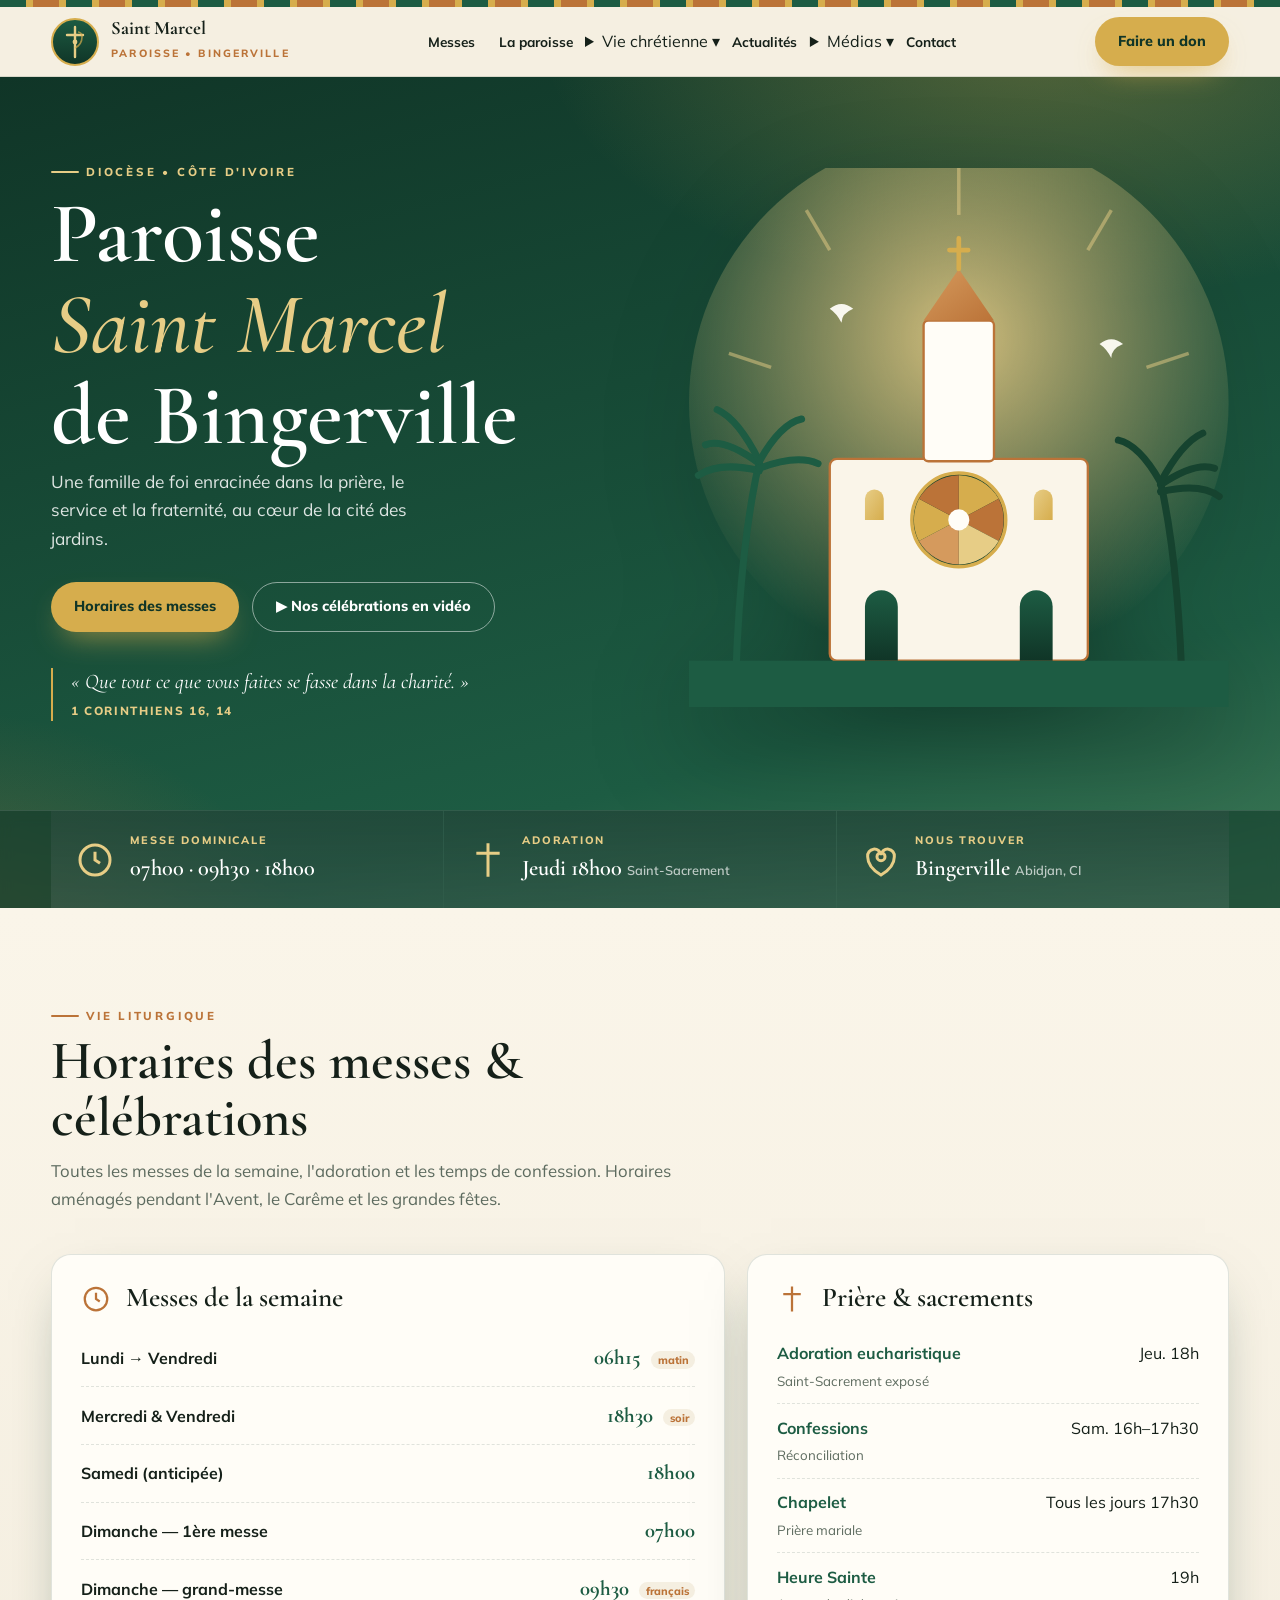
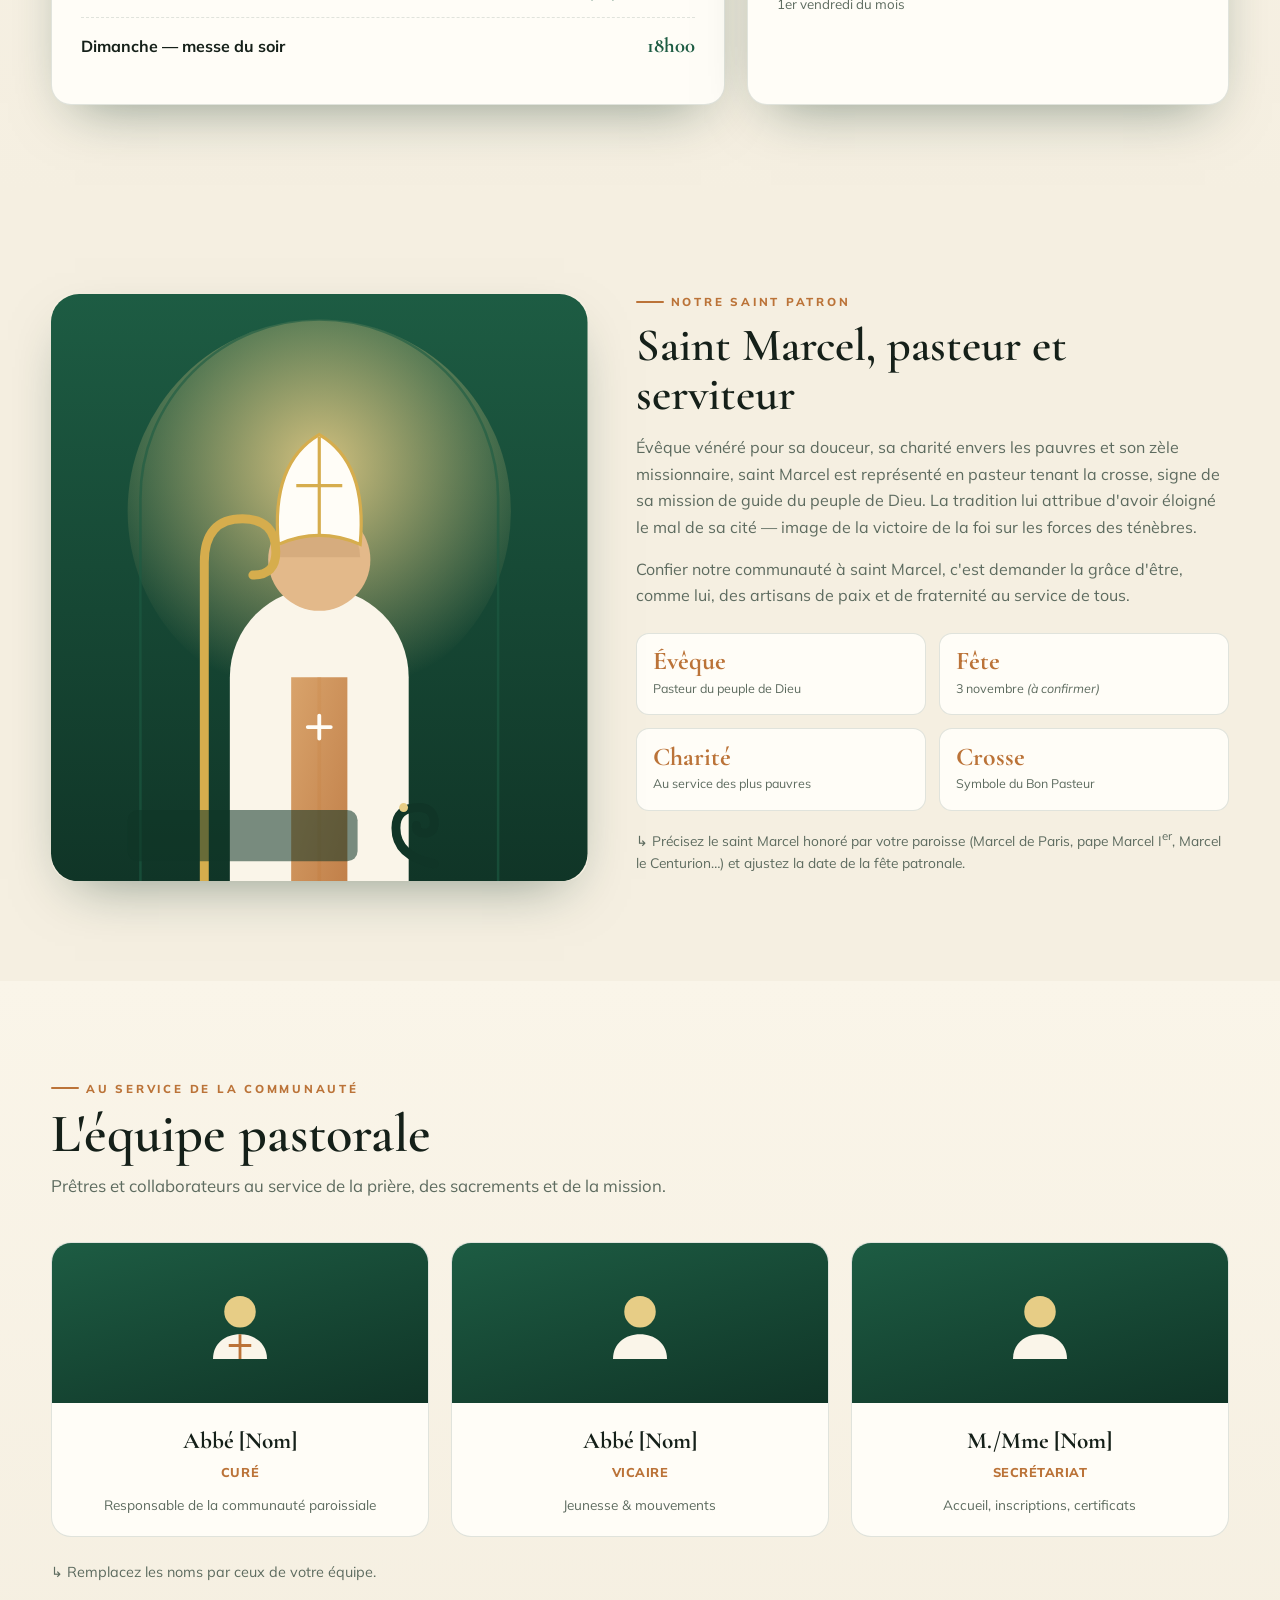
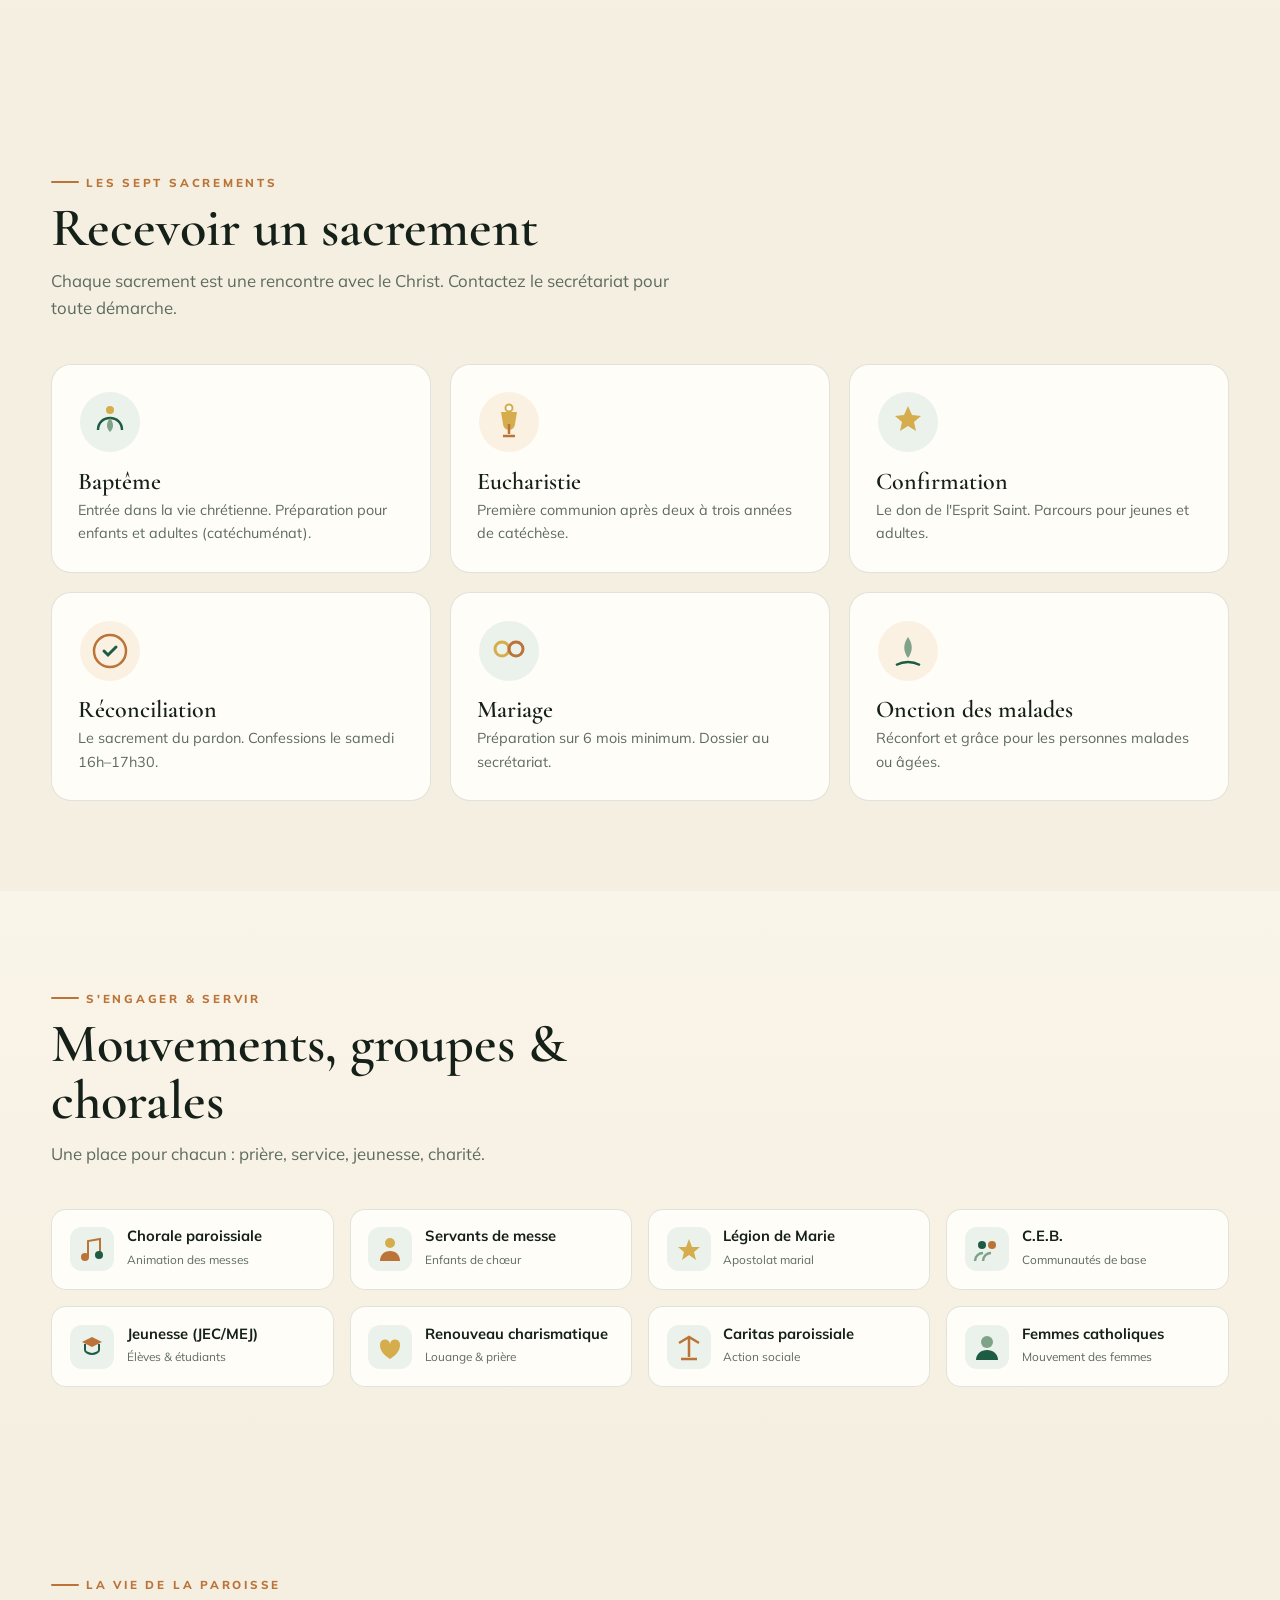
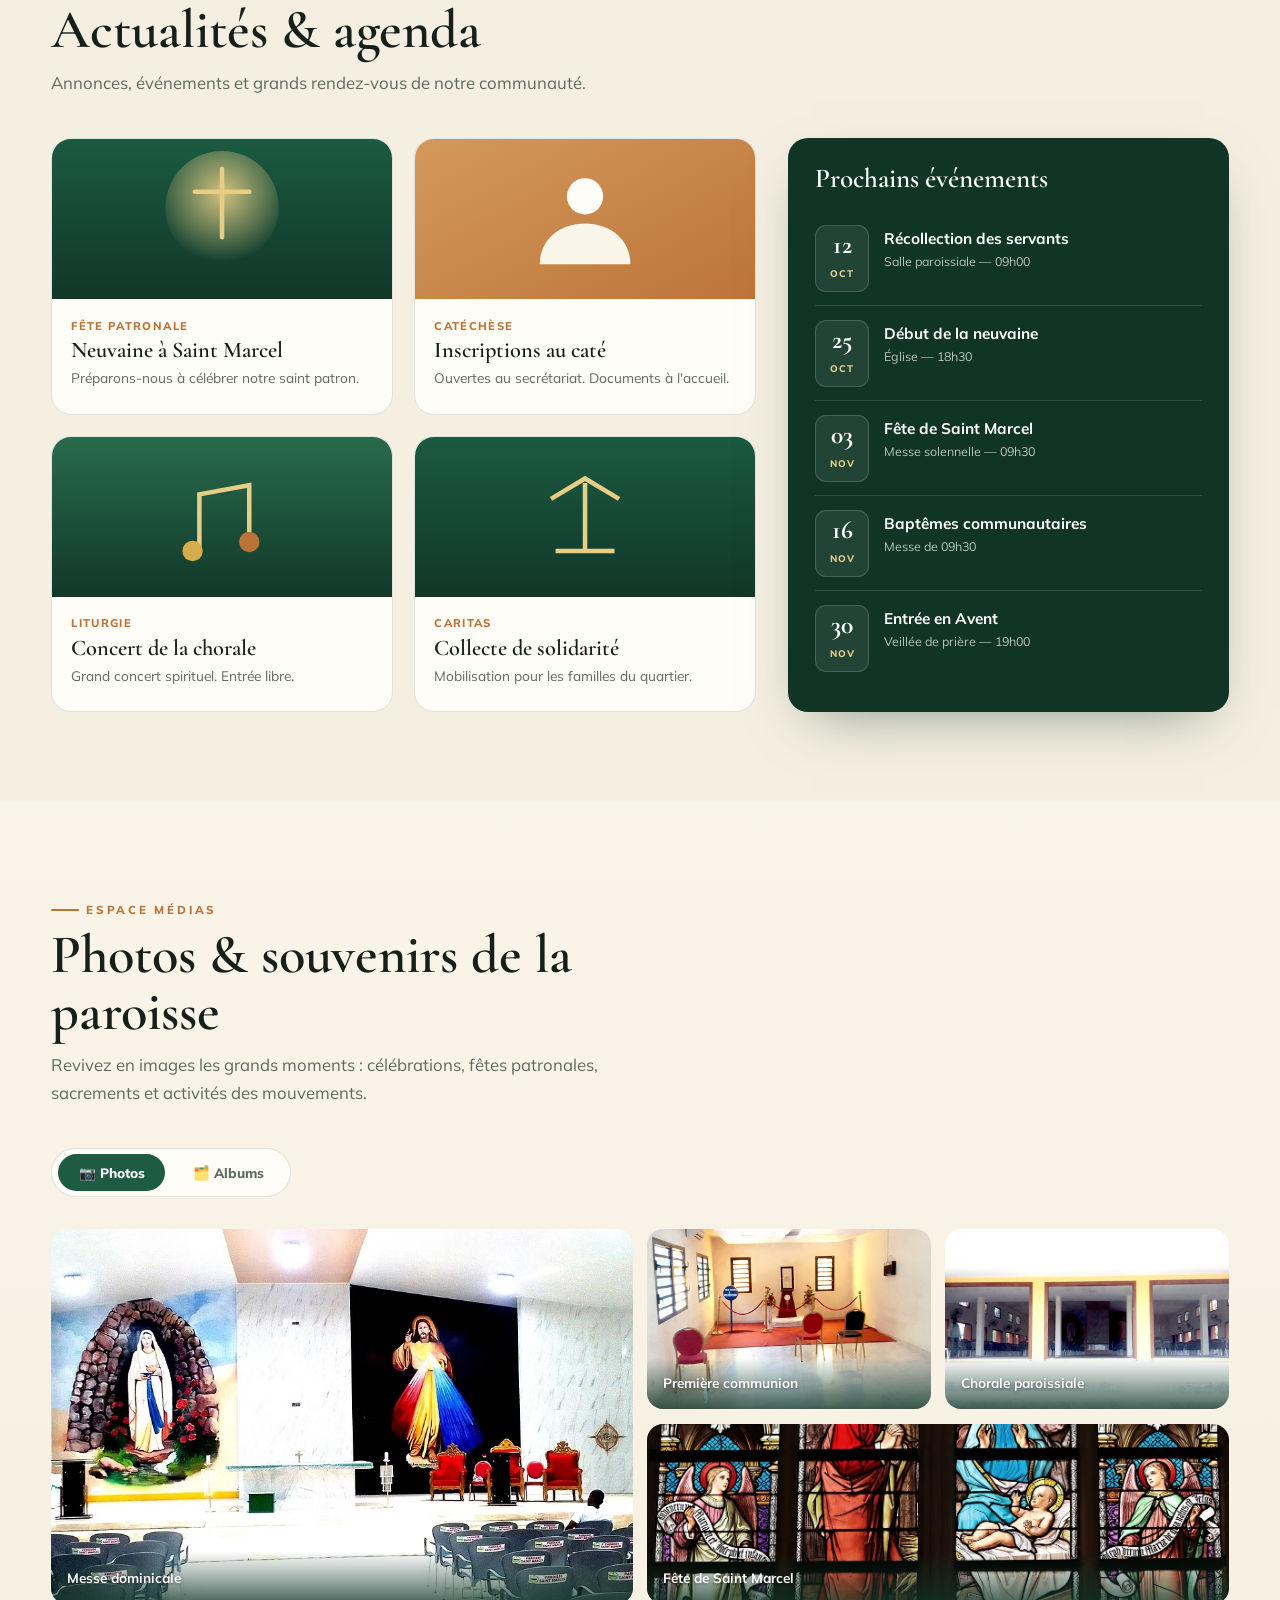
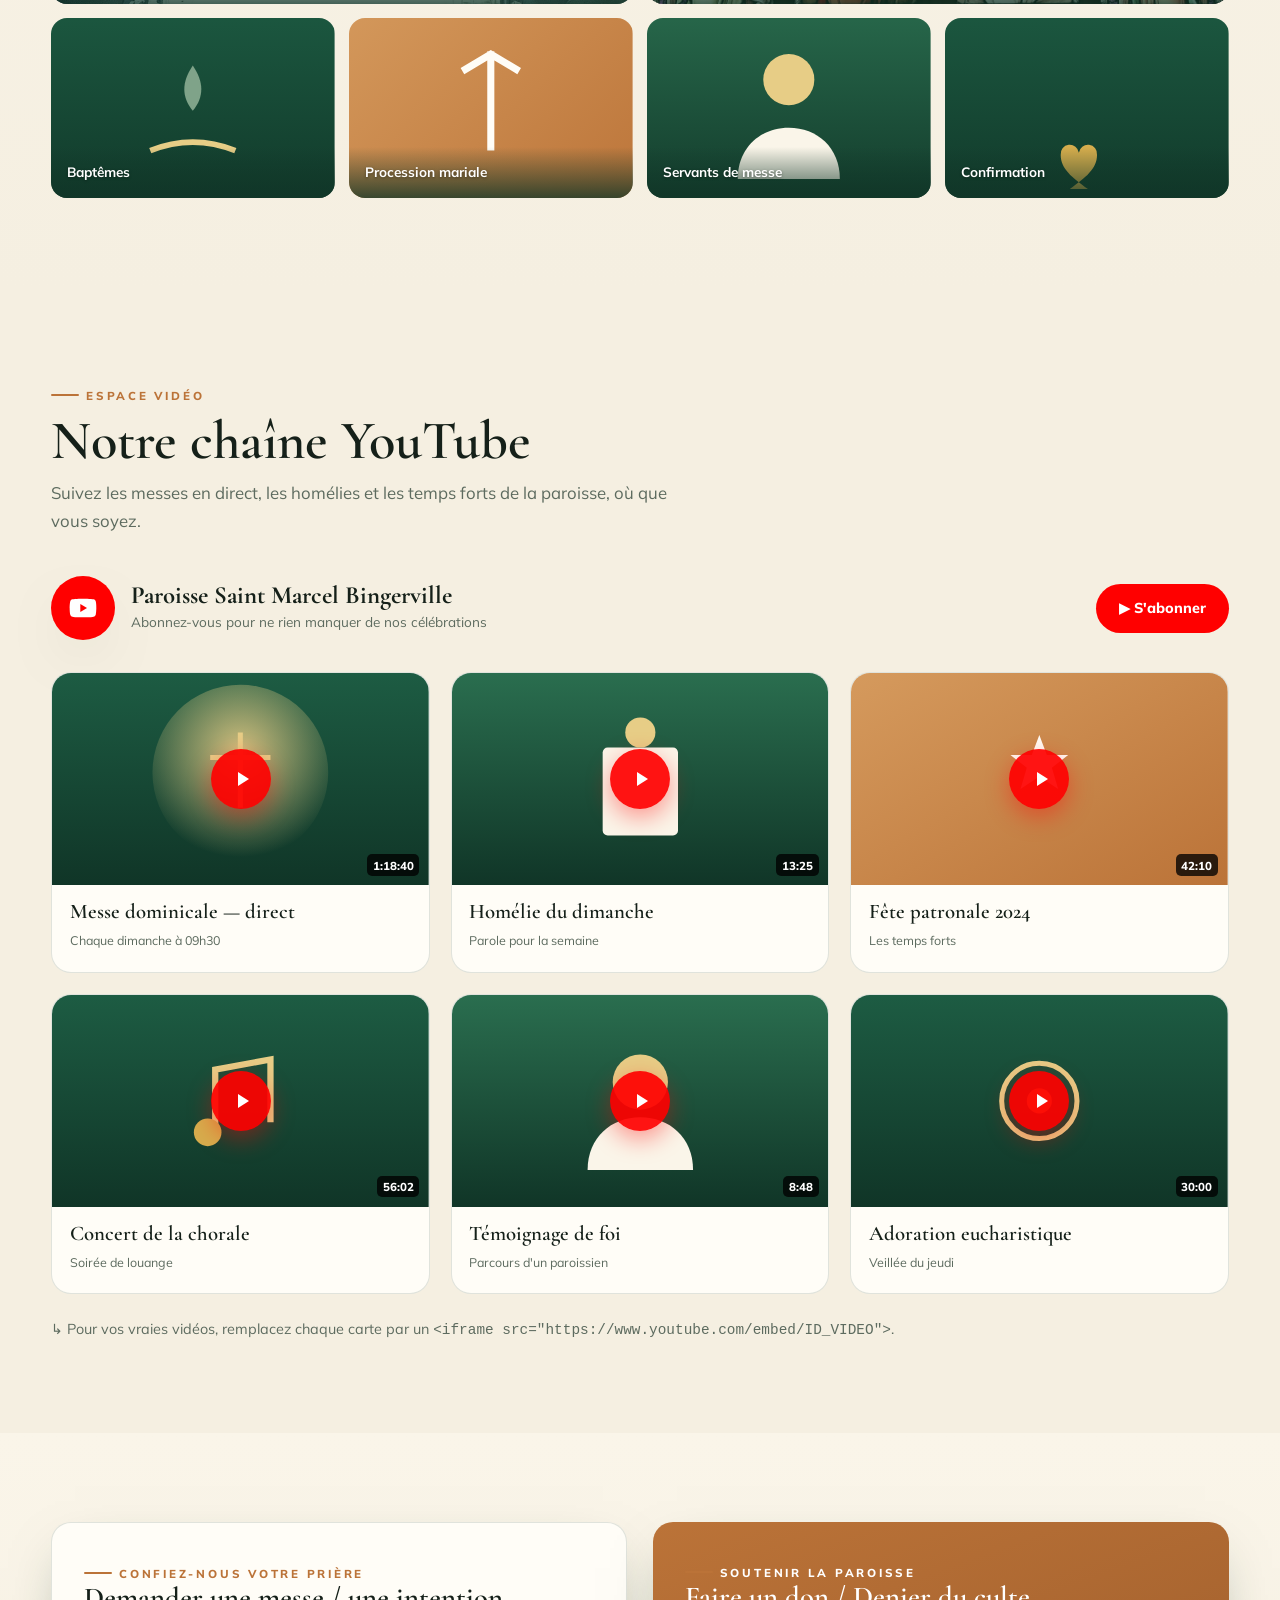
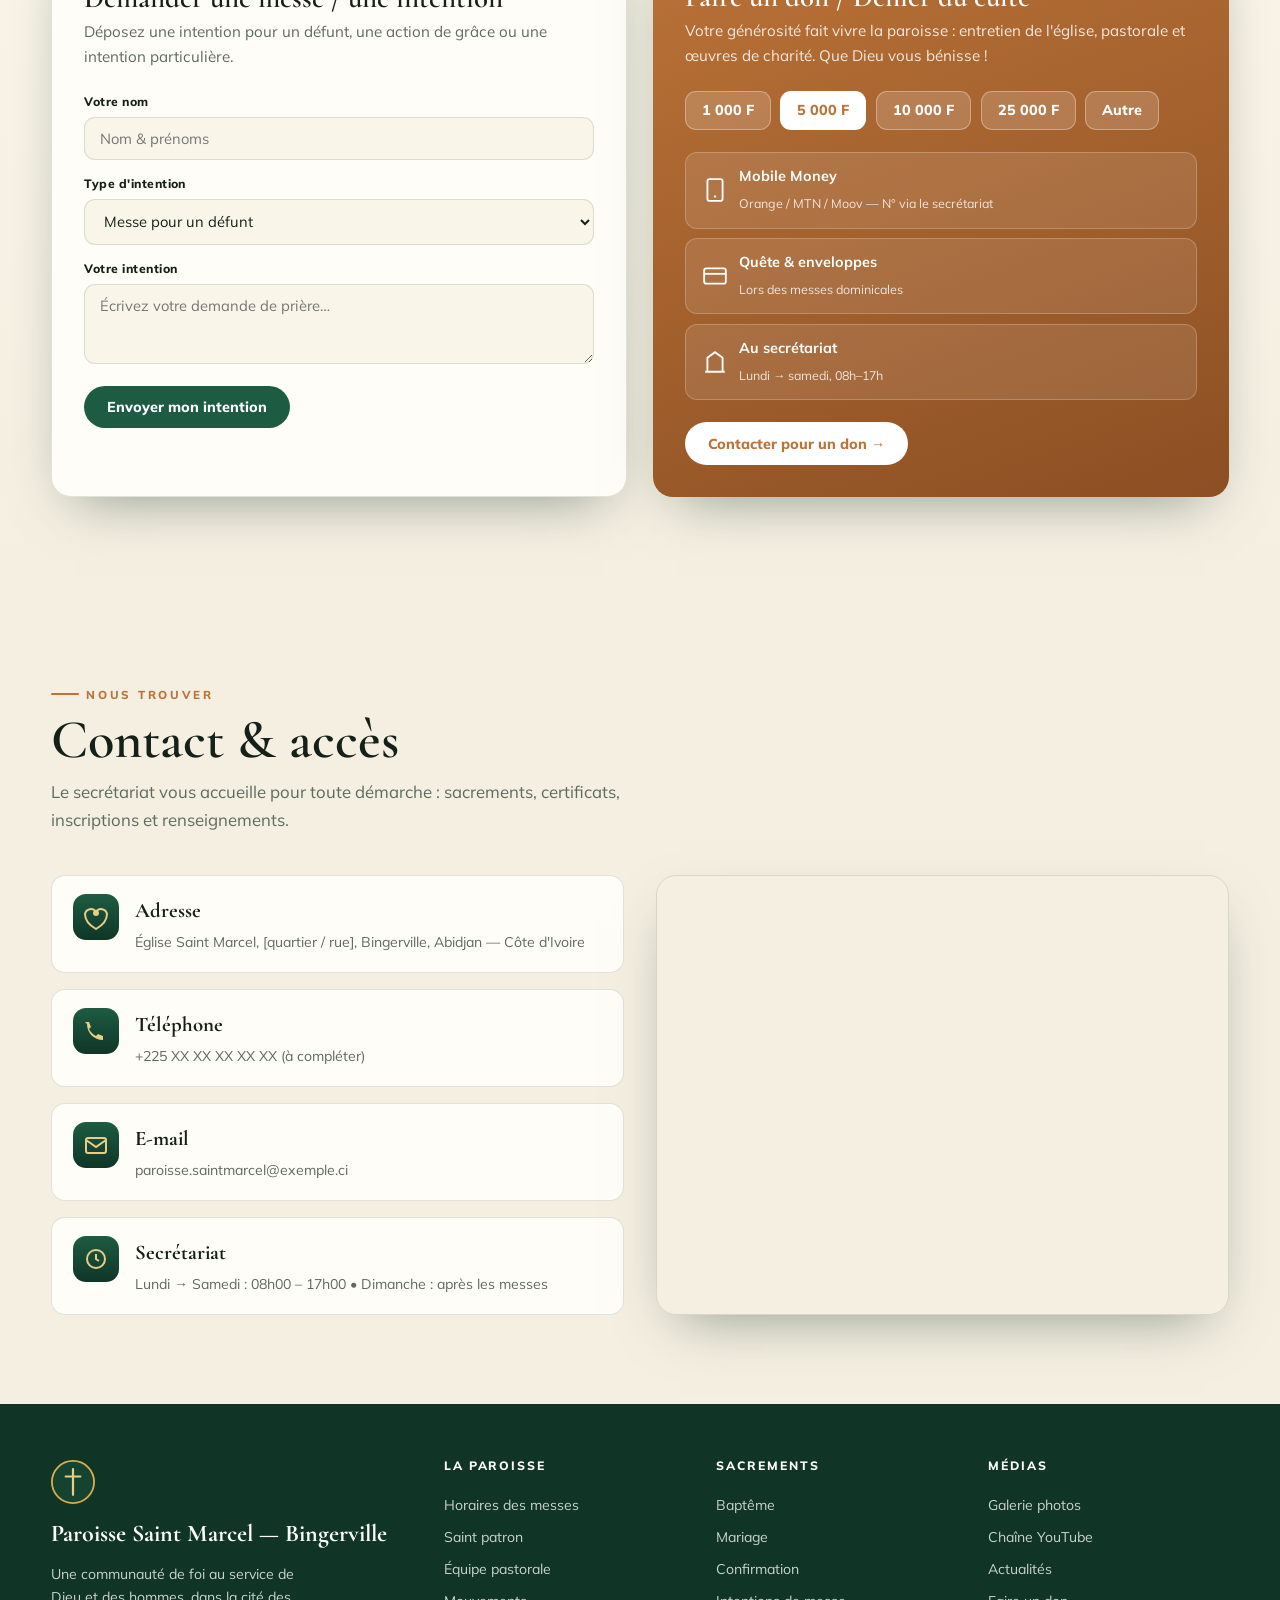
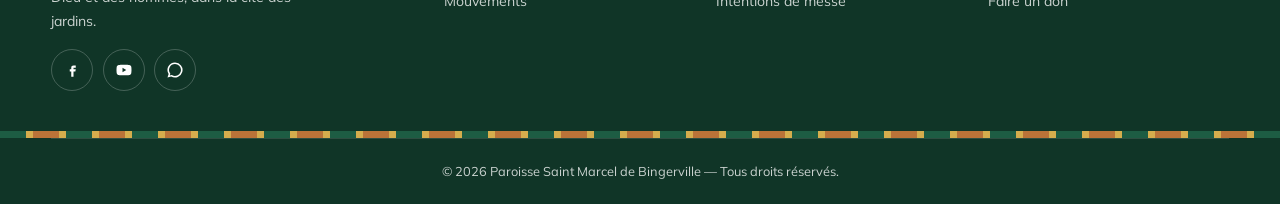
==== commit a9c6777a: "Integration des vraies photos dans la galerie Remplace les illustrations SVG par les photos ST MARCE" ====
--- a/index.html
+++ b/index.html
@@ -180,7 +180,7 @@
 .gallery{display:grid;grid-template-columns:repeat(4,1fr);grid-auto-rows:180px;gap:.9rem}
 .gitem{border-radius:16px;overflow:hidden;cursor:pointer;position:relative;transition:transform .3s}
 .gitem:hover{transform:scale(1.02)}
-.gitem svg{width:100%;height:100%;object-fit:cover}
+.gitem svg,.gitem img{width:100%;height:100%;object-fit:cover;display:block}
 .gitem .cap{position:absolute;left:0;right:0;bottom:0;z-index:2;padding:.9rem 1rem;color:#fff;font-weight:700;font-size:.85rem;background:linear-gradient(180deg,transparent,rgba(16,53,39,.78));text-shadow:0 1px 3px rgba(0,0,0,.4)}
 .span2{grid-column:span 2}.row2{grid-row:span 2}
 .media-pane{display:none}.media-pane.active{display:block}
@@ -258,6 +258,7 @@
 .lb-content{max-width:720px;width:100%;text-align:center;color:#fff}
 .lb-frame{aspect-ratio:16/10;border-radius:18px;overflow:hidden;margin-bottom:1rem;box-shadow:var(--shadow)}
 .lb-frame svg{width:100%;height:100%}
+.lb-frame img{width:100%;height:100%;object-fit:cover;display:block}
 .lb-content h3{color:#fff;font-size:1.8rem}
 .lb-close{position:absolute;top:1.5rem;right:1.5rem;width:46px;height:46px;border-radius:50%;border:1px solid rgba(255,255,255,.3);background:rgba(255,255,255,.08);color:#fff;font-size:1.4rem;cursor:pointer}
 
@@ -612,17 +613,16 @@
     <div class="media-pane active" id="pane-photos">
       <div class="gallery">
         <div class="gitem span2 row2" data-title="Messe dominicale">
-          <svg viewBox="0 0 400 360" preserveAspectRatio="xMidYMid slice"><rect width="400" height="360" fill="url(#emer)"/><circle cx="200" cy="150" r="120" fill="url(#halo)"/><rect x="120" y="170" width="160" height="150" rx="6" fill="#faf5e9"/><rect x="170" y="100" width="60" height="70" fill="#fffdf7"/><polygon points="170,100 200,64 230,100" fill="url(#copperG)"/><path d="M200 64v-20M192 54h16" stroke="#d6ad4d" stroke-width="4"/><circle cx="200" cy="240" r="28" fill="#16432f"/><path d="M200 240 L200 212 A28 28 0 0 1 224 254Z" fill="#d6ad4d"/><path d="M200 240 L224 254 A28 28 0 0 1 200 268Z" fill="#e7cd86"/><path d="M200 240 L200 268 A28 28 0 0 1 176 254Z" fill="#bb7338"/><path d="M200 240 L176 254 A28 28 0 0 1 200 212Z" fill="#d59a5d"/></svg>
+          <img src="images/ST%20MARCEL%201.jpg" alt="Messe dominicale" loading="lazy">
           <div class="cap">Messe dominicale</div></div>
-        <div class="gitem" data-title="Première communion"><svg viewBox="0 0 200 180" preserveAspectRatio="xMidYMid slice"><rect width="200" height="180" fill="url(#copperG)"/><path d="M80 70h40l-5 30a15 15 0 0 1-30 0z" fill="#fffdf7"/><circle cx="100" cy="58" r="9" fill="#e7cd86"/></svg><div class="cap">Première communion</div></div>
-        <div class="gitem" data-title="Chorale"><svg viewBox="0 0 200 180" preserveAspectRatio="xMidYMid slice"><rect width="200" height="180" fill="url(#sky)"/><path d="M85 120V70l40-7v50" fill="none" stroke="#e7cd86" stroke-width="5"/><circle cx="80" cy="120" r="11" fill="#d6ad4d"/><circle cx="125" cy="113" r="11" fill="#bb7338"/></svg><div class="cap">Chorale paroissiale</div></div>
-        <div class="gitem span2" data-title="Fête patronale"><svg viewBox="0 0 400 180" preserveAspectRatio="xMidYMid slice"><rect width="400" height="180" fill="url(#emer)"/><g fill="none" stroke="#e7cd86" stroke-width="3" opacity=".6"><path d="M60 150 Q70 90 90 60"/><path d="M340 150 Q330 90 310 60"/></g><path d="M200 50l6 16h17l-13 10 5 17-15-10-15 10 5-17-13-10h17z" fill="#d6ad4d"/></svg><div class="cap">Fête de Saint Marcel</div></div>
+        <div class="gitem" data-title="Première communion"><img src="images/ST%20MARCEL%202.jpg" alt="Première communion" loading="lazy"><div class="cap">Première communion</div></div>
+        <div class="gitem" data-title="Chorale"><img src="images/ST%20MARCEL%203.jpg" alt="Chorale paroissiale" loading="lazy"><div class="cap">Chorale paroissiale</div></div>
+        <div class="gitem span2" data-title="Fête patronale"><img src="images/ST%20MARCEL%204.jpg" alt="Fête de Saint Marcel" loading="lazy"><div class="cap">Fête de Saint Marcel</div></div>
         <div class="gitem" data-title="Baptêmes"><svg viewBox="0 0 200 180" preserveAspectRatio="xMidYMid slice"><rect width="200" height="180" fill="url(#emer)"/><path d="M100 60c8 12 8 22 0 32-8-10-8-20 0-32z" fill="#7fa389"/><path d="M70 120c20-8 40-8 60 0" stroke="#e7cd86" stroke-width="4" fill="none"/></svg><div class="cap">Baptêmes</div></div>
         <div class="gitem" data-title="Procession"><svg viewBox="0 0 200 180" preserveAspectRatio="xMidYMid slice"><rect width="200" height="180" fill="url(#copperG)"/><path d="M100 50v70M80 64l20-12 20 12" stroke="#fffdf7" stroke-width="5" fill="none"/></svg><div class="cap">Procession mariale</div></div>
         <div class="gitem" data-title="Servants"><svg viewBox="0 0 200 180" preserveAspectRatio="xMidYMid slice"><rect width="200" height="180" fill="url(#sky)"/><circle cx="100" cy="70" r="18" fill="#e7cd86"/><path d="M64 140c0-22 16-36 36-36s36 14 36 36" fill="#faf5e9"/></svg><div class="cap">Servants de messe</div></div>
         <div class="gitem" data-title="Confirmation"><svg viewBox="0 0 200 180" preserveAspectRatio="xMidYMid slice"><rect width="200" height="180" fill="url(#emer)"/><path d="M100 122c-7-5-12-9-12-15a4 4 0 0 1 8-1 4 4 0 0 1 8 1c0 6-5 10-12 15z" fill="#d6ad4d" transform="scale(1.6) translate(-37,-30)"/></svg><div class="cap">Confirmation</div></div>
       </div>
-      <p style="margin-top:1.5rem;color:var(--muted);font-size:.9rem">↳ Remplacez ces illustrations par vos vraies photos : <code>&lt;div class="gitem"&gt;&lt;img src="images/ma-photo.jpg"&gt;&lt;div class="cap"&gt;Légende&lt;/div&gt;&lt;/div&gt;</code></p>
     </div>
 
     <div class="media-pane" id="pane-albums">
@@ -765,7 +765,7 @@
 
 const lb=document.getElementById('lightbox');
 function openLB(title,svg){document.getElementById('lb-title').textContent=title;document.getElementById('lb-frame').innerHTML=svg;lb.classList.add('open');}
-document.querySelectorAll('.gitem').forEach(g=>g.addEventListener('click',()=>openLB(g.dataset.title,g.querySelector('svg').outerHTML)));
+document.querySelectorAll('.gitem').forEach(g=>g.addEventListener('click',()=>openLB(g.dataset.title,(g.querySelector('img')||g.querySelector('svg')).outerHTML)));
 document.querySelectorAll('.video').forEach(v=>v.addEventListener('click',()=>openLB('▶ '+v.dataset.video,v.querySelector('svg.bg').outerHTML)));
 function closeLB(){lb.classList.remove('open')}
 lb.addEventListener('click',e=>{if(e.target===lb)closeLB()});
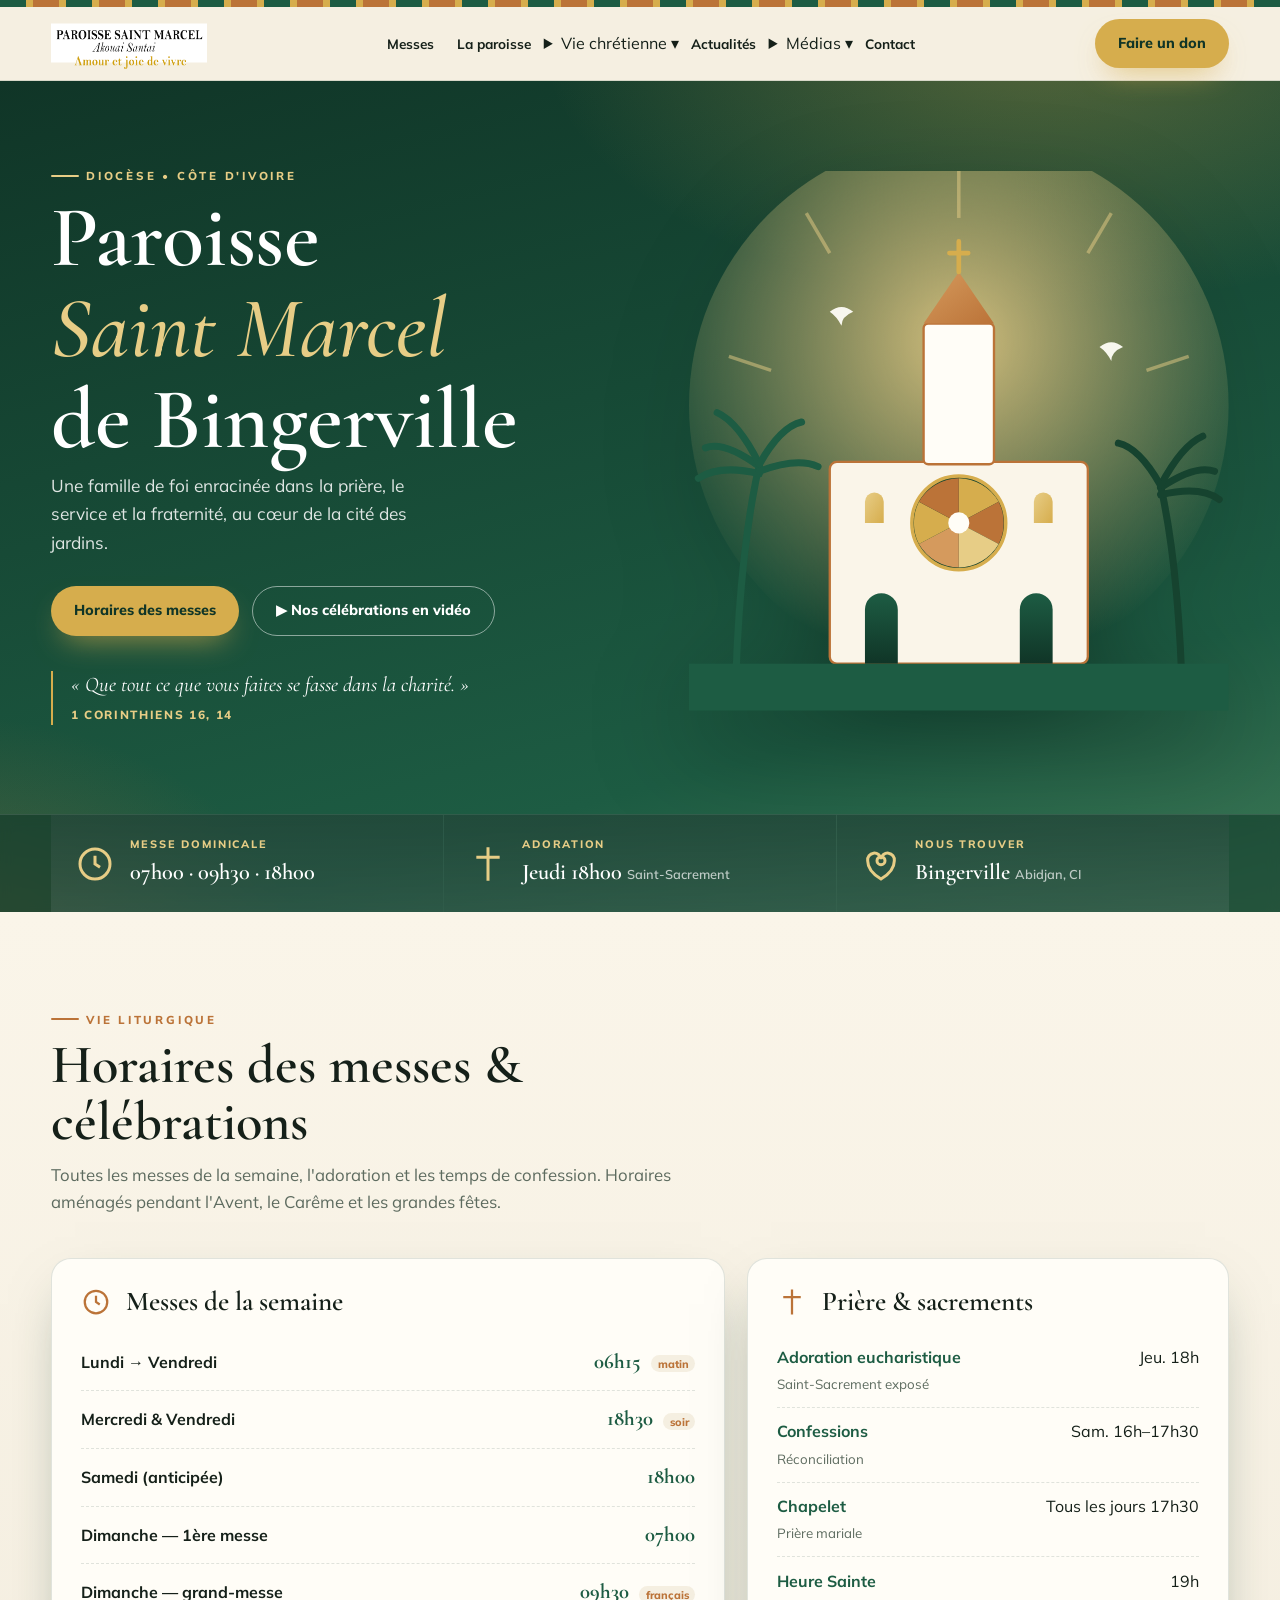
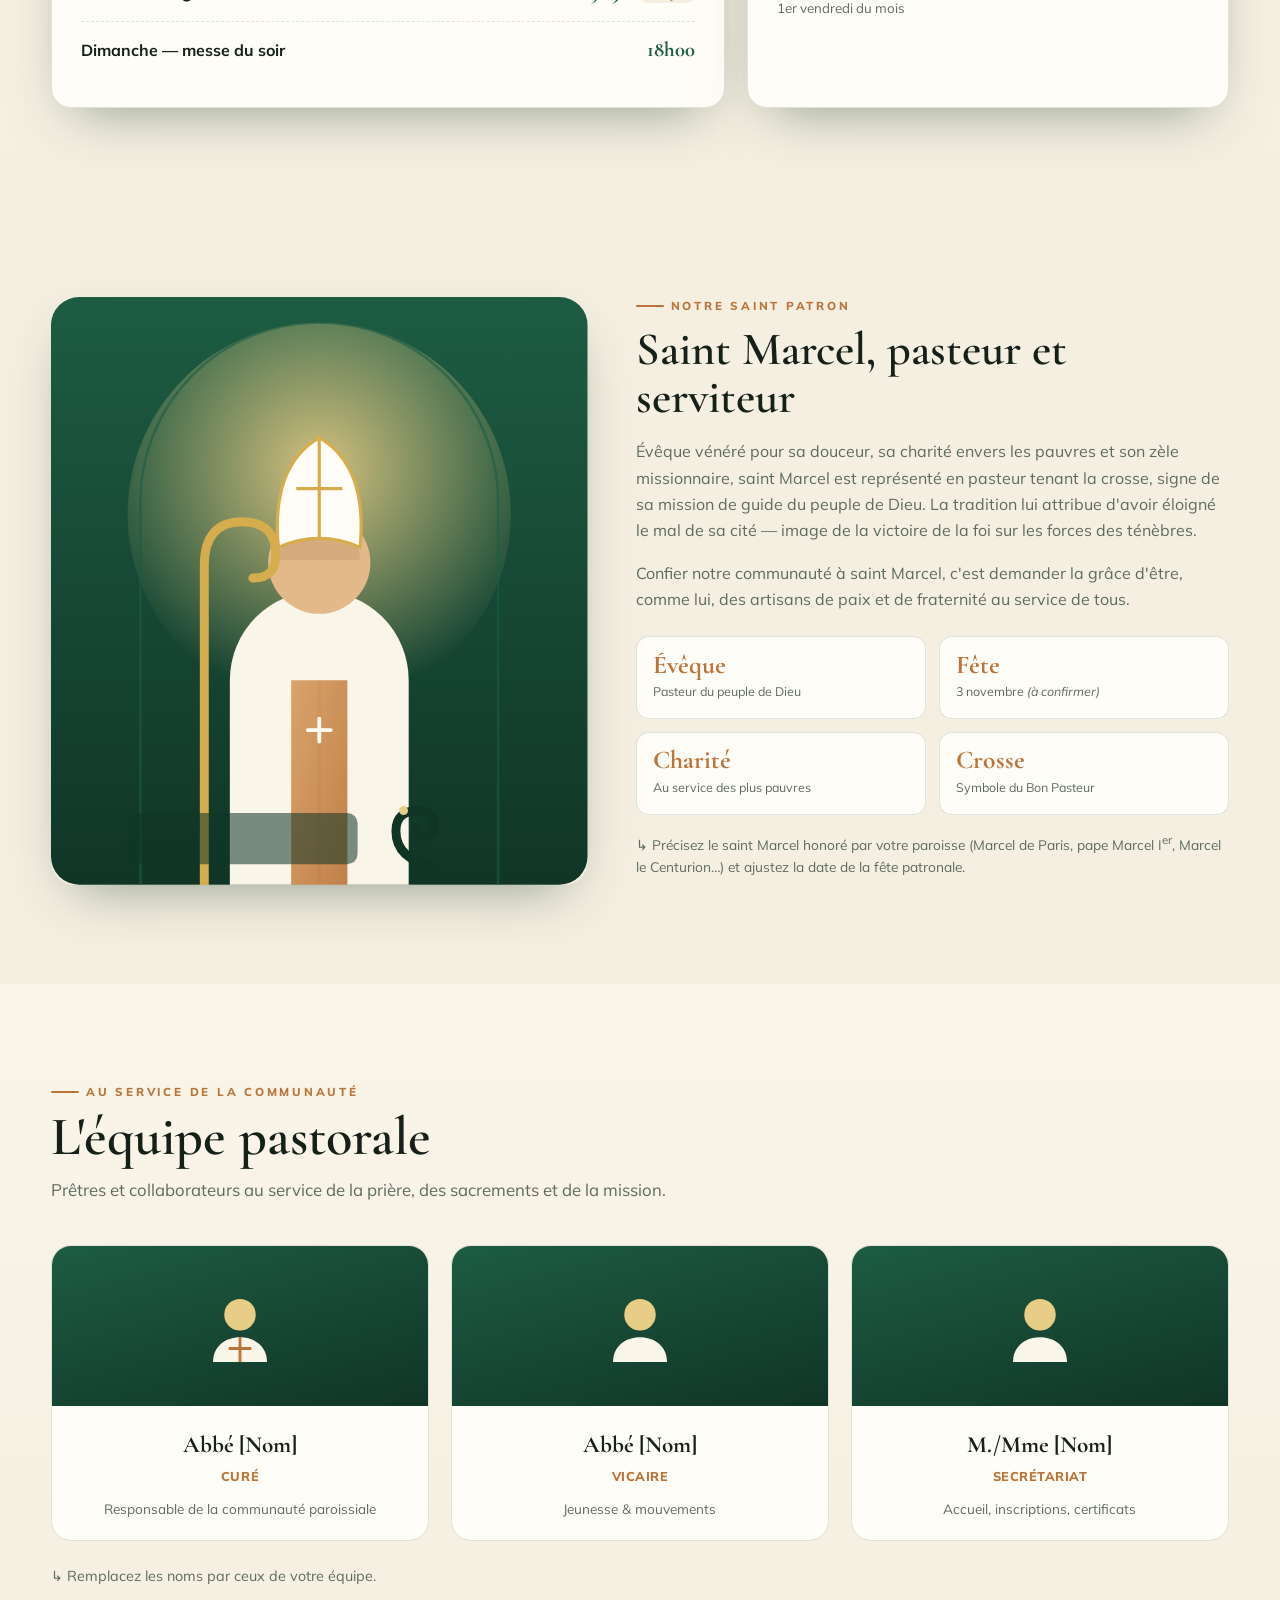
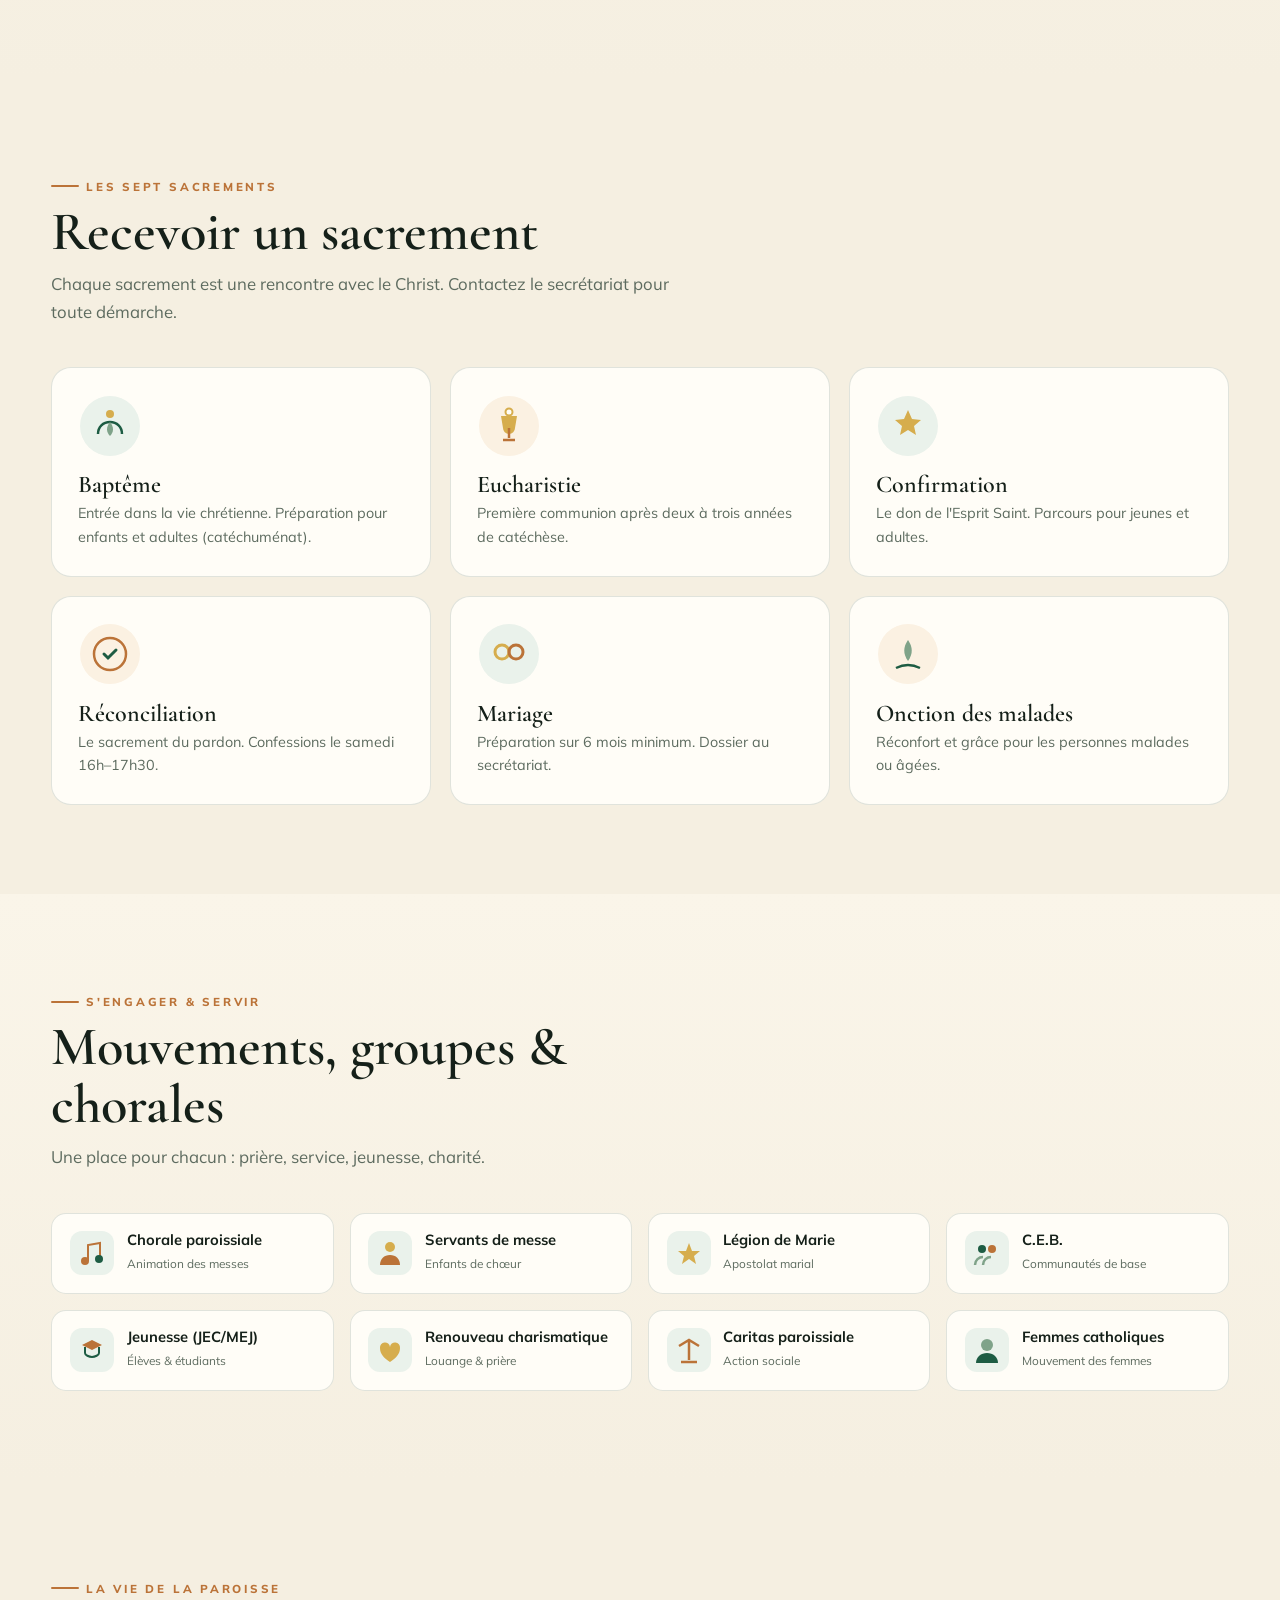
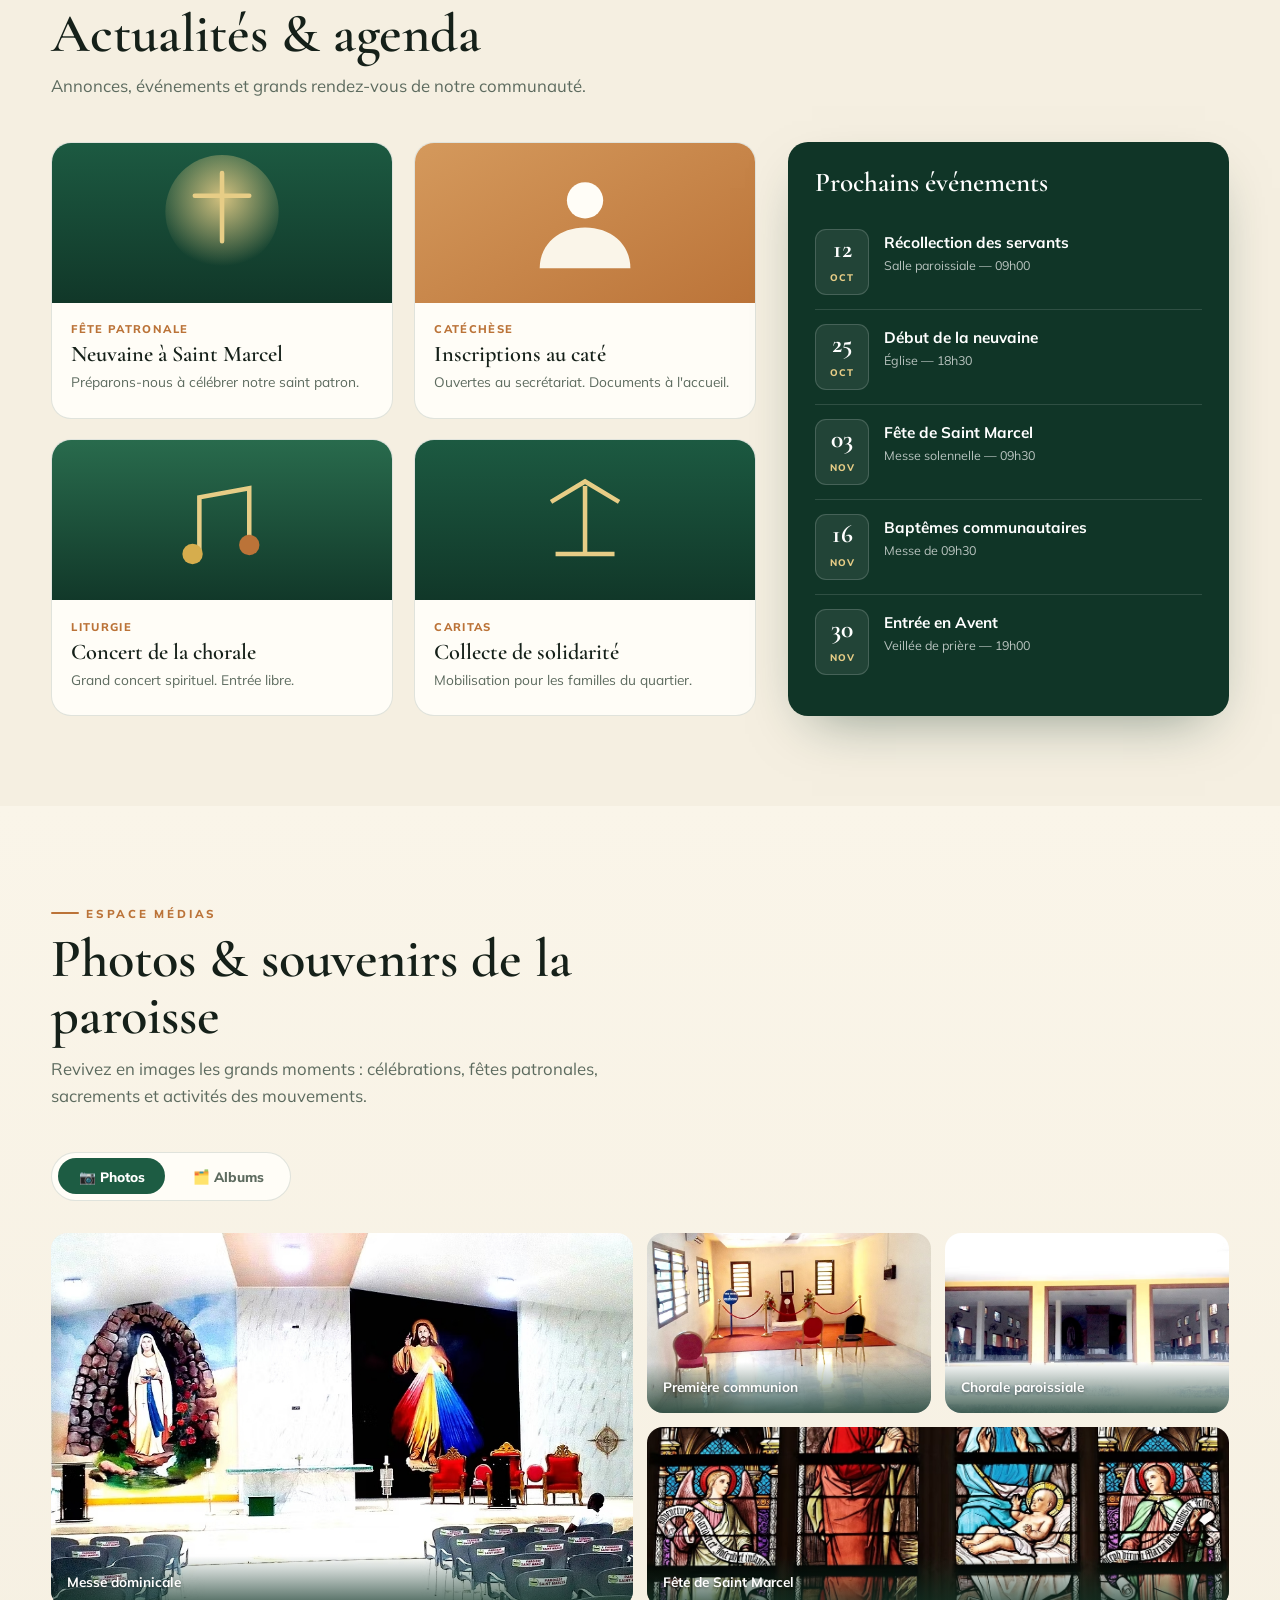
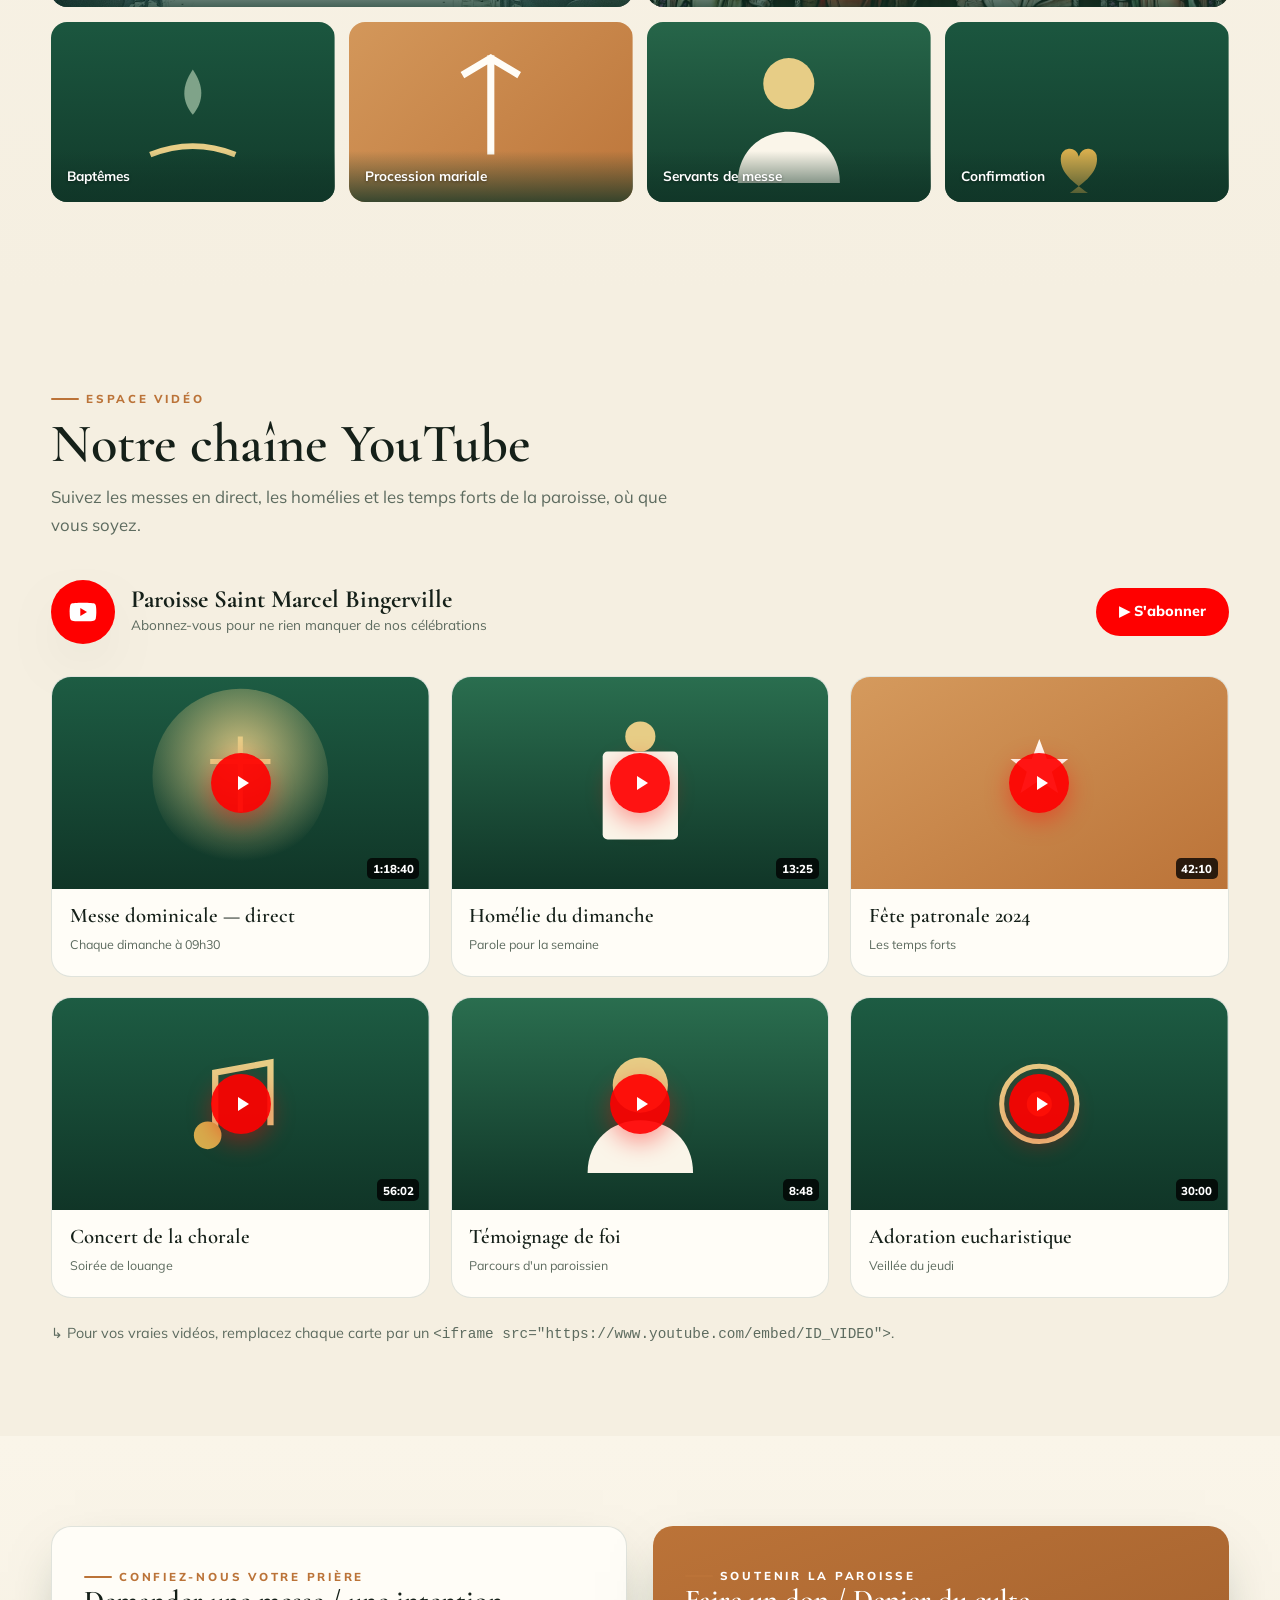
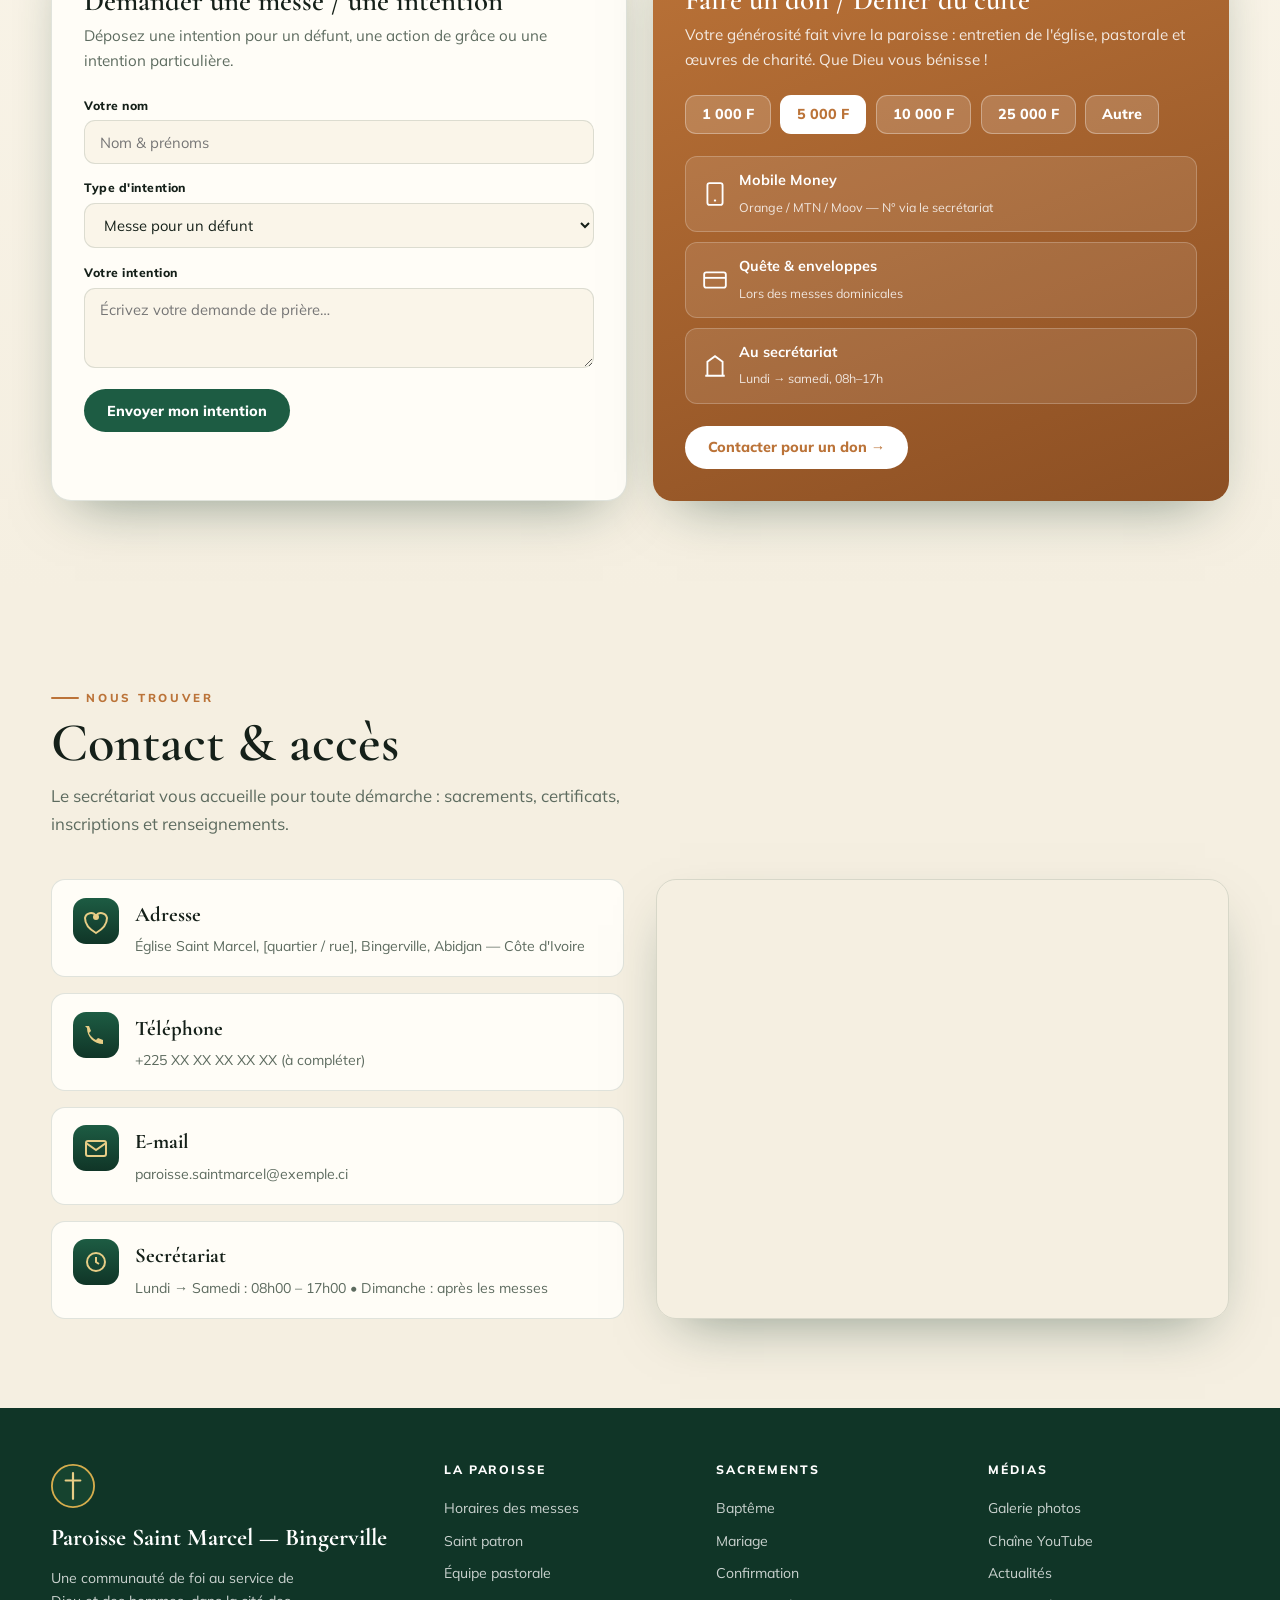
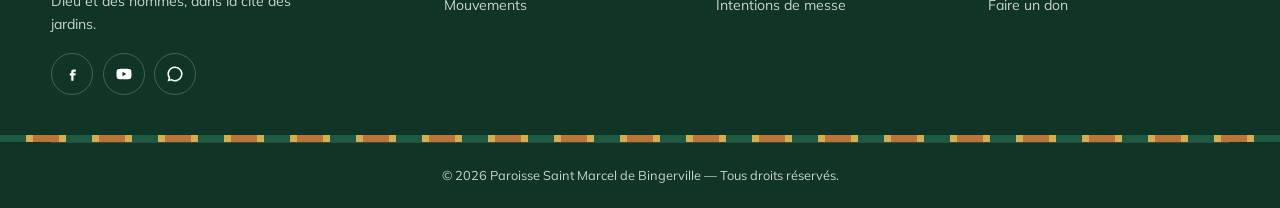
==== commit b8e9ab94: "Remplace le blason de l'en-tete par le vrai logo Co-Authored-By: Claude Opus 4.8 <noreply@anthropic." ====
--- a/index.html
+++ b/index.html
@@ -53,6 +53,8 @@
 .crest{width:48px;height:48px;flex:none}
 .brand b{font-family:"Cormorant Garamond";font-weight:700;font-size:1.18rem;display:block;line-height:1}
 .brand span{font-size:.66rem;letter-spacing:.2em;text-transform:uppercase;color:var(--copper);font-weight:800}
+.brand-logo{height:52px;width:auto;display:block}
+@media(max-width:560px){.brand-logo{height:42px}}
 .menu{display:flex;align-items:center;gap:.1rem;list-style:none}
 .menu a{font-weight:700;font-size:.85rem;padding:.5rem .68rem;border-radius:8px;transition:.2s}
 .menu a:hover{color:var(--copper)}
@@ -304,13 +306,7 @@
   <div class="vine"></div>
   <div class="wrap nav">
     <a class="brand" href="#top">
-      <svg class="crest" viewBox="0 0 48 48">
-        <circle cx="24" cy="24" r="23" fill="url(#emer)" stroke="#d6ad4d" stroke-width="2"/>
-        <path d="M24 9v30M16 17h16" stroke="#e7cd86" stroke-width="2.4" stroke-linecap="round"/>
-        <path d="M24 30c4-2 7-6 7-11 0-3-2-5-4-5" stroke="#d6ad4d" stroke-width="1.6" fill="none" opacity=".7"/>
-        <circle cx="24" cy="24" r="2.4" fill="#e7cd86"/>
-      </svg>
-      <div><b>Saint Marcel</b><span>Paroisse • Bingerville</span></div>
+      <img src="images/logo.png" alt="Paroisse Saint Marcel — Akouai Santai — Amour et joie de vivre" class="brand-logo">
     </a>
     <nav>
       <ul class="menu">
